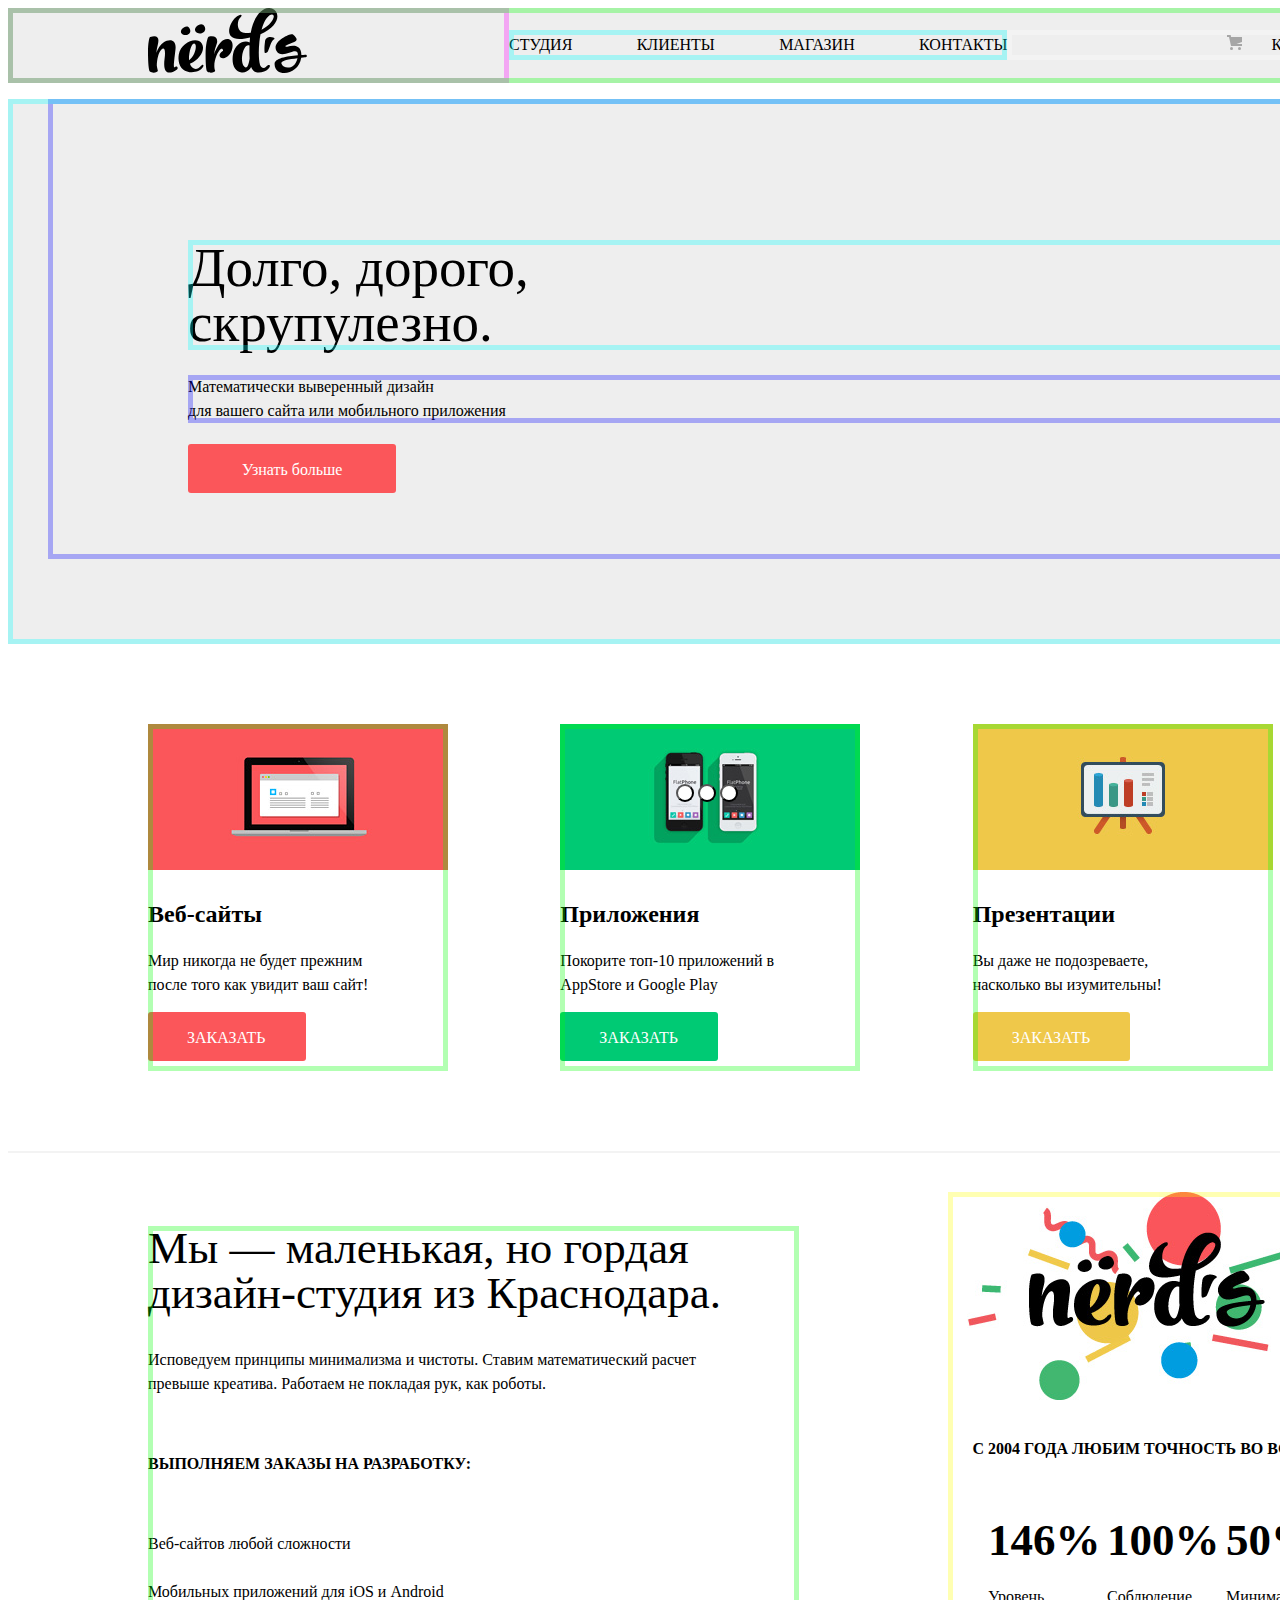
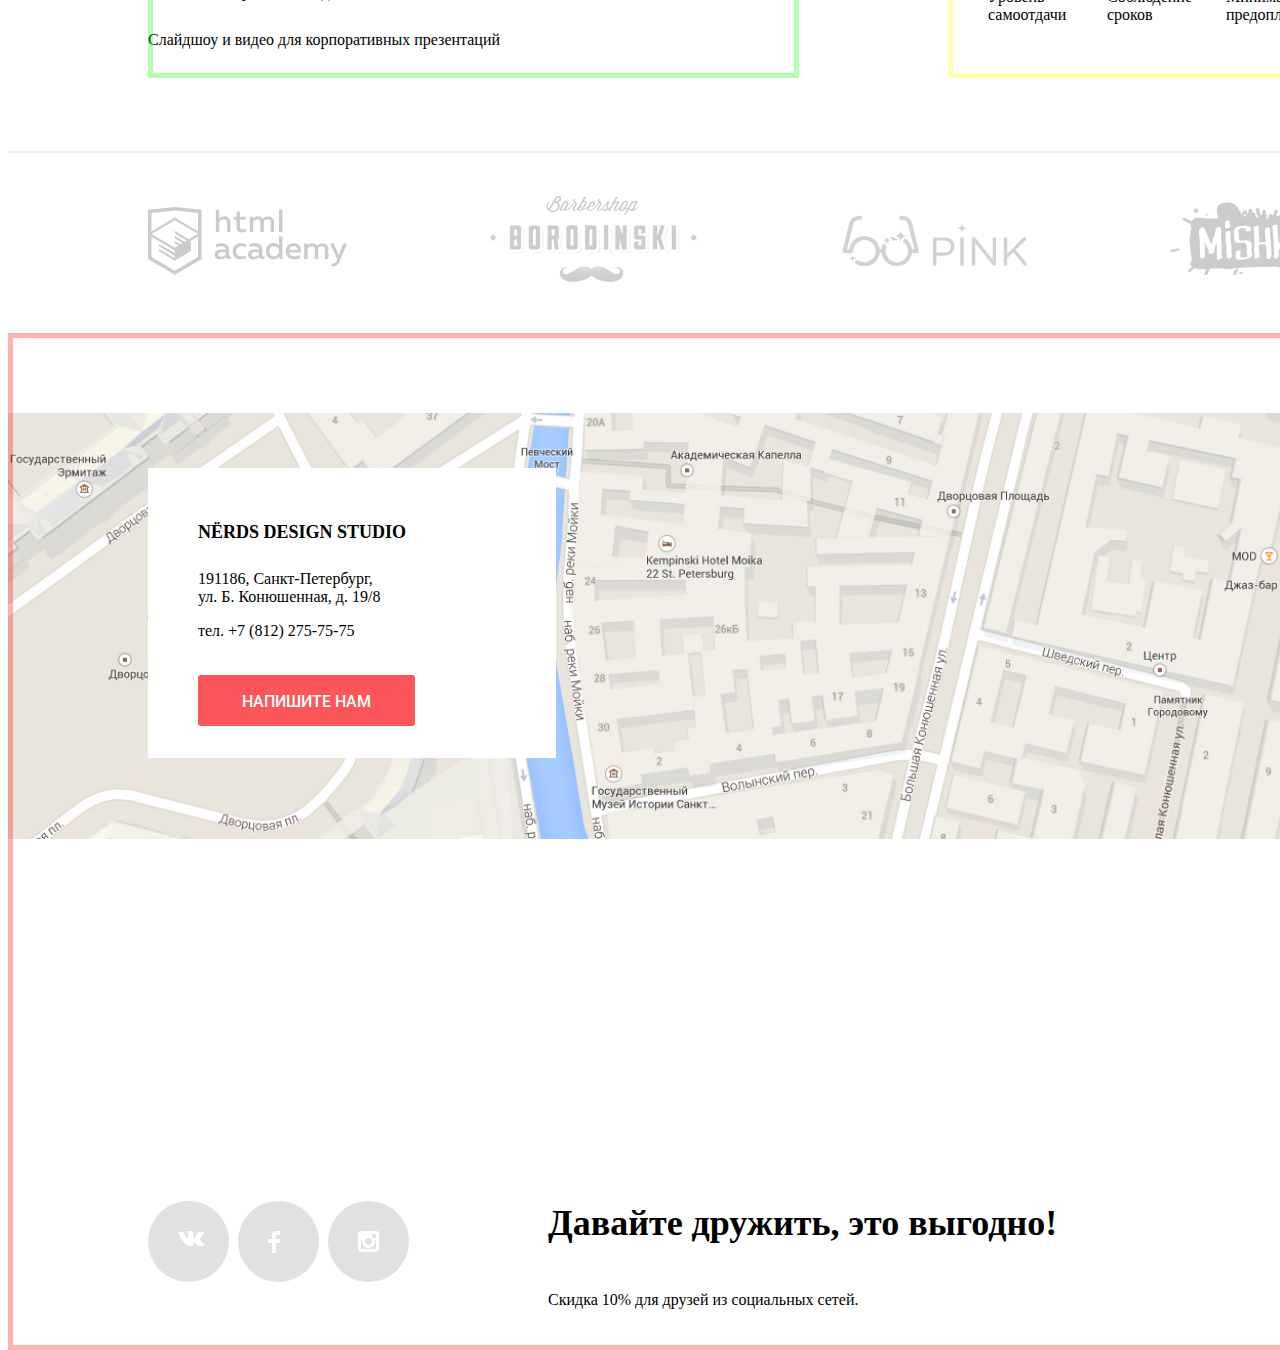
==== index.html @ f560f71b "1" ====
<!DOCTYPE html>
<html class="page" lang="ru">
  <head>
    <meta charset="utf-8">
    <title>Нёрдс</title>
<link href="css/style.css" rel="stylesheet">
  <link rel="stylesheet" href="https://fonts.googleapis.com/css?family=Roboto:400,500,700">
  </head>
  <body class="page-body">
    <header >
      <nav class="main-header">
        <a class="logo">
          <img src="img\svg-nerds\nerds-logo.svg" width="159" height="65" alt="Логотип компании НЕРДС">
        </a>
        <ul class="site-navigation">
        <li><a href="blank.html">Студия</a></li>
        <li><a href="blank.html">Клиенты</a></li>
        <li><a href="inner.html">Магазин</a></li>
        <li><a href="blank.html">Контакты</a></li>
          </ul>
        <a class="basket" href="blank.html">
              <img src="img\svg-nerds\cart-icon.svg" width="15" height="11" alt="корзина">
              Корзина
        </a>
      </nav>
    </header>
<main>
  <section class="slogan">
  <h1 class= "visually-hidden">Компания Nerds</h1>
   <ul class="slider-list">
    <li class="slogan-content1">
        <p class="part-of-content1">Долго, дорого,<br> скрупулезно.</p>
        <p class="part-of-content2"> Математически выверенный дизайн<br>для вашего сайта или мобильного приложения </p>
        <a href="blank.html">Узнать больше</a>
    </li>
    <li class= "visually-hidden" class="slogan-content2" >
        <p class="part-of-content1">Любим математику<br>как никто другой</p>
        <p class="part-of-content2"> Никакого креатива, только математические <br> для расчета идеальных пропорций </p>
        <a href="blank.html">Узнать больше</a>
    </li>
    <li class= "visually-hidden" class="slogan-content3" >
        <p class="part-of-content1">Только ночь,<br>только хардкор</p>
        <p class="part-of-content2"> Работать днем, как все? Мы против этого.<br>Ближе к полуночи работа только начинается.</p>
        <a href="blank.html">Узнать больше</a>
    </li>
  </ul>
  <div class="slider-controls">
    <button type="button" aria-label="Первый слайд"></button>
    <button type="button" aria-label="Второй слайд"></button>
    <button type="button" aria-label="Третий слайд"></button>
        </div>
    </section>
    <section class="products">
        <div class="product1">
        <img src="img\illustration-1.jpg" width="300" height="146" alt="Веб-сайты">
          <h2>Веб-сайты</h2>
          <p>Мир никогда не будет прежним<br>после того как увидит ваш сайт!</p>
            <a class="first-button" href="blank.html">Заказать</a>
        </div>
        <div class="product2">
        <img src="img\illustration-2.jpg" width="300" height="146" alt="Приложения">
          <h2>Приложения</h2>
          <p>Покорите топ-10 приложений в<br>AppStore и Google Play</p>
          <a class="second-button" href="blank.html">Заказать</a>
        </div>
         <div class="product3">
          <img src="img\illustration-3.jpg" width="300" height="146" alt="Презентации">
            <h2>Презентации</h2>
            <p>Вы даже не подозреваете,<br>насколько вы изумительны!</p>
              <a class="third-button" href="blank.html">Заказать</a>
          </div>
    </section>
    <div class="information" >
    <div class="info-content">
      <h3>Мы — маленькая, но гордая<br>дизайн-студия из Краснодара.<h3>
      <p>Исповедуем принципы минимализма и чистоты. Ставим математический расчет<br>превыше креатива. Работаем не покладая рук, как роботы.</p>
      <p class="paragraph"> Выполняем заказы на разработку:</p>
    <ul>
            <li>Веб-сайтов любой сложности</li>
            <li>Мобильных приложений для iOS и Android</li>
            <li>Слайдшоу и видео для корпоративных презентаций</li>
      </ul>
    </div>
    <section class="container">
      <img src="img\nerds-illustration.png" width="360" height="208" alt="Логотип компании НЕРДС">
      <h3>С 2004 года любим точность во всем:</h3>
      <ul class="points">
      <li> 146%
        <p>Уровень<br>самоотдачи
        </p></li>
      <li>100%
        <p>Соблюдение<br>сроков
        </p></li>
      <li>50%
          <p>Минимальная<br>предоплата
        </p></li>
      </ul>
    </section>
  </div>
    <div class="partners">
      <a><img src="img\svg-nerds\html_logo.svg" width="199" height="68" alt="Логотип htmlacademy"></a>
      <a><img src="img\svg-nerds\logo-2.svg" width="209" height="99" alt="Логотип Borodinski"></a>
      <a><img src="img\svg-nerds\logo-3.svg" width="185" height="52" alt="Логотип Pink "></a>
      <a><img src="img\svg-nerds\logo-4.svg" width="173" height="84" alt="Логотип Mishka"></a>
    </div>
</main>
    <footer>
      <section class="contacts">
        <div class="map">
          <img src="img\map.png" width="1440" height="416" alt="Санкт-Петербург, ул. Б. Конюшенная, д. 19/8">
        </div>
      <div class="contacts-adress">
      <h4>NЁRDS DESIGN STUDIO</h4>
      <p>191186, Санкт-Петербург,<br> ул. Б. Конюшенная, д. 19/8</p>
      <p class="telephone">тел. +7 (812) 275-75-75</p>
      <a href="blank.html">Напишите нам</a>
    </div>
    </section>
    <section class="visually-hidden" class="letter">
        <h4>Напишите нам</h4>
          <form  class="letter-form" action="http://echo.htmlacademy.ru" method="post">
            <div class="letter-part">
            <p>
              <label for="letter-name">Ваше имя:</label>
            <input id="letter-name" type="text" name="name"
              placeholder="Имя Фамилия">
            </p>
            <p>
              <label for="letter-email">Ваш email:</label>
            <input id="letter-email" type="text" name="email"
              placeholder="email@example.com">
            </p>
          </div>
            <p>
              <label for="letter-text">Текст письма:</label>
            <input id="letter-text" type="text" name="text"
              placeholder="В свободной форме">
            </p>
            <p>
            <button class="submit">Отправить</button>
            </p>
          </form>
      </section>
      <div class="social">
        <ul class="icon">
          <li>
            <a href="#">
            <span class="visually-hidden">Вконтакте</span>
            <svg class="icob-vk" xmlns="http://www.w3.org/2000/svg" width="26" height="15" viewBox="0 0 26 15"><path fill="#FFF" d="M16.138 11.51c.956-.309 2.18 2.04 3.483 2.939.978.681 1.727.534 1.727.534l3.473-.05s1.815-.112.957-1.554c-.071-.12-.503-1.069-2.585-3.022-2.177-2.043-1.882-1.712.739-5.244 1.597-2.153 2.236-3.468 2.036-4.028-.192-.539-1.365-.399-1.365-.399L20.69.713c-.381.001-.704.119-.851.515-.003.004-.621 1.666-1.445 3.079-1.741 2.989-2.436 3.148-2.724 2.961-.661-.433-.494-1.737-.494-2.664 0-2.897.432-4.105-.846-4.417-.427-.104-.739-.172-1.828-.182-1.392-.021-2.574 0-3.244.329-.445.223-.786.712-.579.74.26.035.843.16 1.155.586.401.552.389 1.789.389 1.789s.229 3.411-.54 3.834c-.528.29-1.25-.302-2.803-3.016-.793-1.388-1.392-2.922-1.392-2.922s-.116-.285-.326-.441c-.25-.185-.6-.244-.6-.244L.848.684S.29.7.085.946c-.182.218-.015.668-.015.668s2.909 6.881 6.203 10.347c3.02 3.182 6.452 2.971 6.452 2.971h1.555s.469-.054.709-.312c.224-.24.214-.691.214-.691s-.031-2.109.935-2.419z"/></svg>
          </a></li>
          <li><a href="#">
            <span class="visually-hidden">Фейсбук</span>
            <svg class="icob-fb"  xmlns="http://www.w3.org/2000/svg" width="12" height="22" viewBox="0 0 12 22"><path fill="#FFF" d="M12 4V0H8a4 4 0 0 0-4 4v4H0v4h4v10h4V12h4V8H8V4h4z"/></svg>
          </a></li>
          <li><a href="#">
            <span class="visually-hidden">Инстаграм</span>
            <svg class="icob-insta"  xmlns="http://www.w3.org/2000/svg" width="21" height="21" viewBox="0 0 21 21"><path fill="#FFF" d="M18 0H3C1.35 0 0 1.35 0 3v15c0 1.65 1.35 3 3 3h15c1.65 0 3-1.35 3-3V3c0-1.65-1.35-3-3-3zm-7.5 7c1.93 0 3.5 1.57 3.5 3.5S12.43 14 10.5 14 7 12.43 7 10.5 8.57 7 10.5 7zM18 18H3V9h1.181A6.504 6.504 0 0 0 4 10.5a6.5 6.5 0 1 0 13 0 6.45 6.45 0 0 0-.181-1.5H18v9zm0-11h-4V3h4v4z"/></svg>
          </a></li>
        </ul>
      <div class="social-item">
        <h4>Давайте дружить, это выгодно! </h4>
        <p>Скидка 10% для друзей из социальных сетей.</p>
      </div>
      </div>
    </footer>
</body>
</html>
---- css/style.css ----
:root {
--basic-light-gray: #EEEEEE;
--basic-logo-gray: #A6A6A6;
--basic-gray: #DFDFDF;
--basic-dark-gray: #D5D5D5;
--basic-white:	#ffffff;
--basic-light-green: #00CA74;
--basic-green: #00BC6C;
--basic-dark-green: #00AA62;
--basic-light-yellow: #EFC84A;
--basic-yellow: #EAB534;
--basic-dark-yellow: #E5A722;
--basic-light-red:#FB565A;
--basic-red: #E74246;
--basic-dark-red: #D7373B;
--basic-black: #000000;
--basic-light-black: #283136;
}

.body {
min-width: 1440px;
font-family: Roboto;
font-style: normal;
font-weight: normal;
font-size: 16px;
line-height: 24px;
color: var(--basic-light-black);
margin: 0;
padding: 0;
background-color: var(--basic-white);
}

a {
text-decoration: none;
}

img{
max-width: 100%;
height: auto;
}
ul {
 list-style: none;
}

.page {
height: 100%;
}
.page-body{
min-height: 100%;
display: grid;
grid-template-rows: min-content 1fr min-content;
align-content: start;
}

/* header */

.main-header  {
display: flex;
flex-direction: row;
justify-content: space-between;
align-items: center;
outline: 5px solid rgba(0, 255, 0, 0.3);
outline-offset: -5px;
background-color: var(--basic-light-gray);
}

.main-header .logo {
outline: 5px solid rgba(255, 0, 255, 0.3);
outline-offset: -5px;
padding-left: 140px;
padding-right: 202px;
}

.main-header .logo:focus {
color: var(--basic-logo-gray);
}

.main-header .basket {
outline: 5px solid rgba(255, 255, 255, 0.3);
outline-offset: -5px;
padding-right: 140px;
padding-left: 245px;
text-transform: uppercase;
position: static;
}

.basket img {
position: relative;
right: 25px;
}

.main-header .site-navigation {
  outline: 5px solid rgba(0, 255, 255, 0.3);
  outline-offset: -5px;
  padding: 0;
  display: flex;
  flex-wrap: nowrap;
  flex-direction: row;
  justify-content: space-between;
  align-items:center;
  text-transform: uppercase;
flex-grow: 2;
}


.visually-hidden {
display: none;
}

p,
span {
font-style: normal;
font-weight: normal;
font-size: 16px;
line-height: 24px;
}

.main-header a {
font-size: heritage;
line-height: 30px;
color: var(--basic-black);

}

.main-header a:hover {
color: var(--basic-light-red);
}

.main-header a:focus {
color: var(--basic-black);
opacity: 0.3;
}

/* slogan */

.slogan  {
background-color: var(--basic-light-gray);
background-repeat: no-repeat;
  outline: 5px solid rgba(0, 255, 255, 0.3);
  outline-offset: -5px;
  min-height: 545px;
  margin-top: 0;
}

.slogan-content1,
.slogan-content2,
.slogan-content3
 {
  outline: 5px solid rgba(0, 0, 255, 0.3);
  outline-offset: -5px;
  padding-bottom: 80px;
  padding-left: 140px;
  min-width: 400px;
  padding-top: 86px;
}

.slogan-content1 {
background-image: url(img/nerds-index-slide1.png);
}

.slogan-content2 {
background-image: url(img/nerds-index-slide1.png);
}

.slogan-content3 {
background-image: url(img/nerds-index-slide1.png);
}

.part-of-content1 {
  outline: 5px solid rgba(0, 255, 255, 0.3);
  outline-offset: -5px;
font-weight: 500;
font-size: 55px;
line-height: 55px;
color: var(--basic-black);
margin-bottom: 25px;
}


.part-of-content2 {
  outline: 5px solid rgba(0, 0, 255, 0.3);
  outline-offset: -5px;
font-size: 16px;
line-height: 24px;
margin-bottom: 38px;
}

.slogan a {
font-style: normal;
font-weight: 500;
font-size: 16px;
line-height: 18px;
text-align: center;
padding-top: 17px;
padding-left: 54px;
padding-right: 54px;
padding-bottom: 15px;
}

.slider-controls {
  position: absolute;
  bottom: 96px;
  left: 676px;}

.slider-controls button {
  padding: 0;
  width: 18px;
  height: 18px;
  background-color: var(--basic-white);
  border-radius: 50%;
  cursor: pointer;
}


.products {
display: block;
padding-top: 80px;
padding-left: 140px;
padding-right: 200px;
outline: 5px solid rgba(255, 255, 255, 0.3);
outline-offset: -5px;
display: grid;
grid-template-columns: 1fr 1fr 1fr;
column-gap: 100px;
padding-bottom: 80px;
border-bottom: 2px solid;
border-color: var(--basic-light-gray);
}

.products h2 {
text-align: left;
font-size: 24px;
line-height: 30px;
font-weight: bold;
margin-top: 25px;
}

.slogan a,
.products a{
border-radius: 3px;
font-weight: 500;
font-size: 16px;
line-height: 18px;
color: var(--basic-white);
}

.products a{
width: 160px;
height: 50px;
align-items: center;
text-align: center;
text-transform: uppercase;
padding-top: 17px;
padding-bottom: 15px;
padding-left: 39px;
padding-right: 40px;
}

.products p {
margin-bottom: 32px;
}

.product1, .product2, .product3 {
  outline: 5px solid rgba(0, 255, 0, 0.3);
  outline-offset: -5px;
  height: 347px;
width: 300px;
}

.slogan a,
.products .first-button,
.price-button {
background-color:  var(--basic-light-red);
}

.slogan a:hover,
.products .first-button:hover,
.price-button:hover{
background-color:  var(--basic-red);
}

.slogan a:focus,
.products .first-button:focus,
.price-button:focus{
background-color:  var(--basic-dark-red);
color: var(--basic-white);
opacity: 0.3;
}

.products .second-button {
background-color:  var(--basic-light-green);
}

.products .second-button:hover {
  background-color: var(--basic-green)
}

.products .second-button:focus {
background-color: var(--basic-dark-green);
color: var(--basic-white);
opacity: 0.3;
}

.products .third-button{
background-color: var(--basic-light-yellow);
}

.products .third-button:hover {
background-color: var(--basic-yellow);
}

.products .third-button:focus {
background-color: var(--basic-dark-yellow);
color: var(--basic-white);
opacity: 0.3;
}

.information {
display: flex;
flex-direction: row;
justify-content: flex-start;
padding-bottom: 73px;
height: 525px;
border-bottom: 2px solid;
border-color: var(--basic-light-gray);
}

.info-content {
outline: 5px solid rgba(0, 255, 0, 0.3);
outline-offset: -5px;
margin-left: 140px;
margin-right: 149px;
margin-top: 73px;
width: 651px;
}

.info-content h3{
font-weight: 500;
font-size: 45px;
line-height: 45px;
padding-bottom: 32px;
width: 651px;
margin: 0;
}

.info-content p  {
padding-bottom: 40px;
padding-top: 0;
margin-top: 0;
line-height: 24px;
}

.info-content .paragraph {
  font-weight: bold;
  font-size: 16px;
  text-transform: uppercase;
  line-height: 24px;
}

.info-content ul {
width: 399px;
height: 120px;
font-style: normal;
font-weight: normal;
font-size: 16px;
line-height: 24px;
margin: 0;
padding: 0;
display: flex;
flex-direction: column;
justify-content: space-between;
}


.container {
  outline: 5px solid rgba(255, 255, 0, 0.3);
  outline-offset: -5px;
  margin-right: 140px;
  margin-top: 39px;
  display: flex;
  justify-content: flex-start;
  flex-direction: column;
  align-items: center;
}
.container h3 {
  margin-top: 37px;
  font-weight: bold;
font-size: 16px;
line-height: 24px;
text-transform: uppercase;
}

.points {
display: flex;
flex-direction: row;
align-items: center;
justify-content: space-between;
margin-top: 31px;
}

.points li{
  font-size: 45px;
  line-height: 64px;
  font-weight: bold;
}

.points p {
  font-size: 16px;
line-height: 18px;
width: 119px;
height: 37px;
}

.partners {
  padding-left: 140px;
  padding-right: 142px;
display: flex;
flex-wrap: wrap;
justify-content:space-between;
align-items: center;
min-height: 180px;
}

  .partners a {
  display: block;
  }

footer {
  outline: 5px solid rgba(255, 0, 0, 0.3);
  outline-offset: -5px;
}

.social {
  display: flex;
  justify-content: flex-start;
  align-items: center;
min-height: 217px;
margin-top: 0;
padding-top: 0;}

.icon {
display: grid;
grid-template-columns: 1fr 1fr 1fr;
column-gap: 9px;
padding-left: 140px;
}

.social .icon a{
border-radius: 50%;
background: linear-gradient(0deg, #E1E1E1, #E1E1E1), #FFFFFF;
width: 81px;
height: 81px;
display: grid;
grid-template-columns: 1fr 1fr 1fr;
column-gap: 9px;
position: static;
}

.social svg {
  position: relative;
  left: 30px;
  top: 30px;
}

.icon-vk {
position: relative;
left: 27px;
top: 33px;
}
.icon-fb{
left:35px;
top: 31px;
}
.icon-vk{
left: 30px;
top: 30px;
}

.social .icon a:hover{
background: linear-gradient(0deg, #E74246, #E74246), #FFFFFF;
}

.social .icon a:focus{
background: linear-gradient(0deg, #D7373B, #D7373B), #FFFFFF;
box-shadow: inset 0px 3px 0px rgba(0, 1, 1, 0.1);
}

.social-item h4 {
  font-weight: bold;
  font-size: 36px;
  line-height: 36px;
}

.social-item {
  margin-left: 139px;
  margin-right: 240px;
}
.social-item p{
  font-weight: normal;
  font-size: 16px;
  line-height: 22px;
}
.price h2 {
font-weight: bold;
font-size: 18px;
line-height: 30px;
text-align: center;
text-transform: uppercase;
margin-bottom: 12px;
}

.price p {
  font-size: 16px;
  line-height: 18px;
  margin-bottom: 32px;
  text-align: center;
}

.price {
width: 360px;
height: 231px;
background: var(--basic-light-gray);
padding-top: 26px;
padding-bottom: 44px;
padding-left: 80px;
padding-right: 80px;
margin: 0;
}

.price-button {
padding-top: 17px;
padding-left: 72px;
padding-right: 72px;
padding-bottom: 15px;
border-radius: 3px;
color: var(--basic-white);

}

.submit{
background-color: var(--basic-light-gray);
font-weight: 500;
font-size: 16px;
line-height: 18px;
color: var(--basic-black);
width: 260px;
height: 50px;
border-radius: 3px;
}

.submit:hover{
background-color: var(--basic-gray);
}

.submit:focus{
background-color: var(--basic-dark-gray);
box-shadow: inset 0px 3px 0px rgba(0, 1, 1, 0.1);
}

.contacts {
margin-bottom: 0;
padding-bottom: 0;
}

.contacts p {
  font-weight: normal;
  font-size: 16px;
  line-height: 18px;
}

.contacts h4 {
margin-bottom: 23px;
margin-top: 0;
text-transform: uppercase;
font-weight: bold;
font-size: 18px;
line-height: 30px;
}

.contacts img {
  padding-top: 80px;
border: none;
margin-bottom: 0;
width: 100%;
}

.telephone {
padding-bottom: 37px;
margin-right: 0;
}
.contacts-adress {
width: 308px;
padding-top: 49px;
padding-left: 50px;
padding-right: 50px;
padding-bottom: 47px;
position: relative;
left: 140px;
bottom: 375px;
background-color: var(--basic-white);
}

.contacts a {
padding-top: 17px;
padding-bottom: 15px;
padding-left: 44px;
padding-right: 44px;
background: var(--basic-light-red);
border-radius: 3px;
font-family: Roboto;
font-style: normal;
font-weight: 500;
font-size: 16px;
text-align: center;
text-transform: uppercase;
line-height: 18px;
color: var(--basic-white);
}


.contacts a:hover{
background-color:  var(--basic-red);
}

.contacts a:focus{
background-color:  var(--basic-dark-red);
color: var(--basic-white);
opacity: 0.3;
}

.letter {
  position: fixed;
  bottom: 180px;
  left: 240px;
  width: 960px;
height: 590px;
  background: var(--basic-white);
  box-shadow: 0px 20px 40px rgba(0, 0, 0, 0.4);
  margin: 0;
  padding: 0;
  padding-bottom: 84px;
  padding-top: 63px;
  }

.letter h4 {
  font: inherit;
  font-style: normal;
font-weight: bold;
font-size: 45px;
line-height: 53px;
margin-bottom: 37px;
margin-left: 100px;
padding-top: 63px;
}

.letter label{
margin-bottom: 9px;
}


#letter-name {
width: 360px;
height: 50px;

}

#letter-email {
  width: 360px;
  height: 50px;
}

#letter-text {
  width: 760px;
  height: 118px;
}

.letter button{
  display: block;
  width: 259px;
  height: 50px;
  background-color: var(--basic-light-red);
  font-style: normal;
font-weight: 500;
font-size: 16px;
line-height: 18px;
color: var(--basic-white);
border: none;
border-radius: 3px;

}

#letter-name, #letter-email, #letter-text {
border: 2px solid #D7DCDE;
box-sizing: border-box;
border-radius: 3px;
}

#letter-name:hover,
#letter-email:hover,
#letter-text:hover{
border: 2px solid #B4B9BB;
}

#letter-name:focus,
#letter-email:focus,
#letter-text:focus{
  border: 2px solid #000000;
}


.letter-form {
  display: flex;
  flex-wrap: wrap;
  padding-left: 100px;
  padding-right: 99px;
}

.letter div {
display: grid;
column-gap: 40px;
grid-template-columns: min-content min-content;
}

.letter p {
display: flex;
flex-direction: column;
font-weight: bold;
font-size: 16px;
line-height: 18px;
}

.letter-input {
  min-width: 161px;
  min-height: 353px;
  display: flex;
  flex-direction: column;
  box-sizing: border-box;

}
/*inner*/

.title {
 background-color: var(--basic-light-gray);
 padding-top: 72px;
 padding-bottom: 108px;
 padding-left: 348px;
 padding-right: 347px;
 font-style: normal;
font-weight: 500px;
font-size: 55px;
line-height: 55px;
margin: 0;
}

.shop:not(.title) {
display: flex;
}

.catalog {
  display: flex;
  justify-content:flex-start;
  flex-direction: row;
  padding-top: 55px;
}

.catalog-filter {
  width: 260px;
  margin-left: 140px;
  margin-right: 140px;
}

.catalog fieldset,
.catalog button{
border: 0;
outline: none;
}

/* стоимость */
.filter-item {
  margin-bottom: 54px;
  padding: 0;
  border: none;
}
.range-filter {
  width: 260px;
  margin-top: 49px;
}

.filter-item legend {
  font-size: 18px;
  line-height: 24px;
  text-transform: uppercase;
  font-weight: 700;
}

.range-controls {
  position: relative;
  height: 41px;
  margin-bottom: 15px;
  padding-top: 39px;
  padding-right: 20px;
  padding-left: 20px;
  background-color: #f1f1f1;
  border-radius: 5px;
}

.range-controls .scale {
  height: 2px;
  background: #d7dcde;
}

.range-controls .bar {
  width: 70%;
  height: 2px;
  background: #00ca74;
}

.range-controls .toggle {
  position: absolute;
  top: 31px;
  left: 0;
  width: 4px;
  height: 4px;
  padding: 0;
  border: 8px solid #ffffff;
  background-color: #ababab;
  border-radius: 50%;
  box-shadow: 0 2px 1px 0 #cfcfcf;
  cursor: pointer;
}

.range-controls .toggle-min {
  left: 18px;
}

.range-controls .toggle-max {
  left: 160px;
}

.price-controls {
  display: flex;
  justify-content: space-between;
}

.price-controls label {
  text-transform: uppercase;
  font-family: "Roboto", "Arial", sans-serif;
  font-size: 16px;
}

.price-controls input {
  width: 60px;
  padding: 10px;
  margin-left: 10px;
  text-align: center;
  color: #283136;
  border: none;
  border-radius: 5px;
  background: #f1f1f1;
  font-family: inherit;
  font-size: inherit;
}
/* конец */

.filter-grid legend,
.filter-features legend{
  font-style: normal;
font-weight: bold;
font-size: 18px;
line-height: 30px;
text-transform: uppercase;
}

.filter-grid ul{
display: grid;
grid-row-gap: 15px;
}

.filter-features ul{
  display: grid;
  grid-row-gap: 17px;
}

.pagination-list {
margin-top: 50px;
}

.pagination-list,
.pagination-list ul{
  padding: 0;
  margin: 0;
  list-style: none;
  display: flex;
  flex-direction: row;
  flex-wrap: wrap;
}

.pagination-item a {
  display: block;
  padding: 17px 20px;
  color: var(--basic-black);
  background-color: var(--basic-light-gray);
  text-align: center;
text-transform: uppercase;
}

.pagination-item a:hover,
 .pagination-list-next:hover{
background-color: var(--basic-gray);
}

.pagination-item a:focus,
.pagination-list-next:focus{
background: var(--basic-dark-gray);
box-shadow: inset 0px 3px 0px rgba(0, 1, 1, 0.1);
}

.pagination-item a:active,
.pagination-list-next:focus {
border: 3px solid #DBDBDB;
background: rgba(0, 0, 0, 0.0001);
}

.pagination-item {
  margin-right: 5px;
}
.pagination-list-next {
padding-top: 17px;
padding-bottom: 15px;
padding-left: 78px;
padding-right: 77px;
color: var(--basic-black);
background-color: var(--basic-light-gray);
text-align: center;
text-transform: uppercase;
}

.list {
display: grid;
grid-row-gap: 30px;
column-gap: 41px;
grid-template-columns: 1fr 1fr;

}

.list-item {
position: static;
}

.list-item-condition {
position: relative;
top: 0;
}
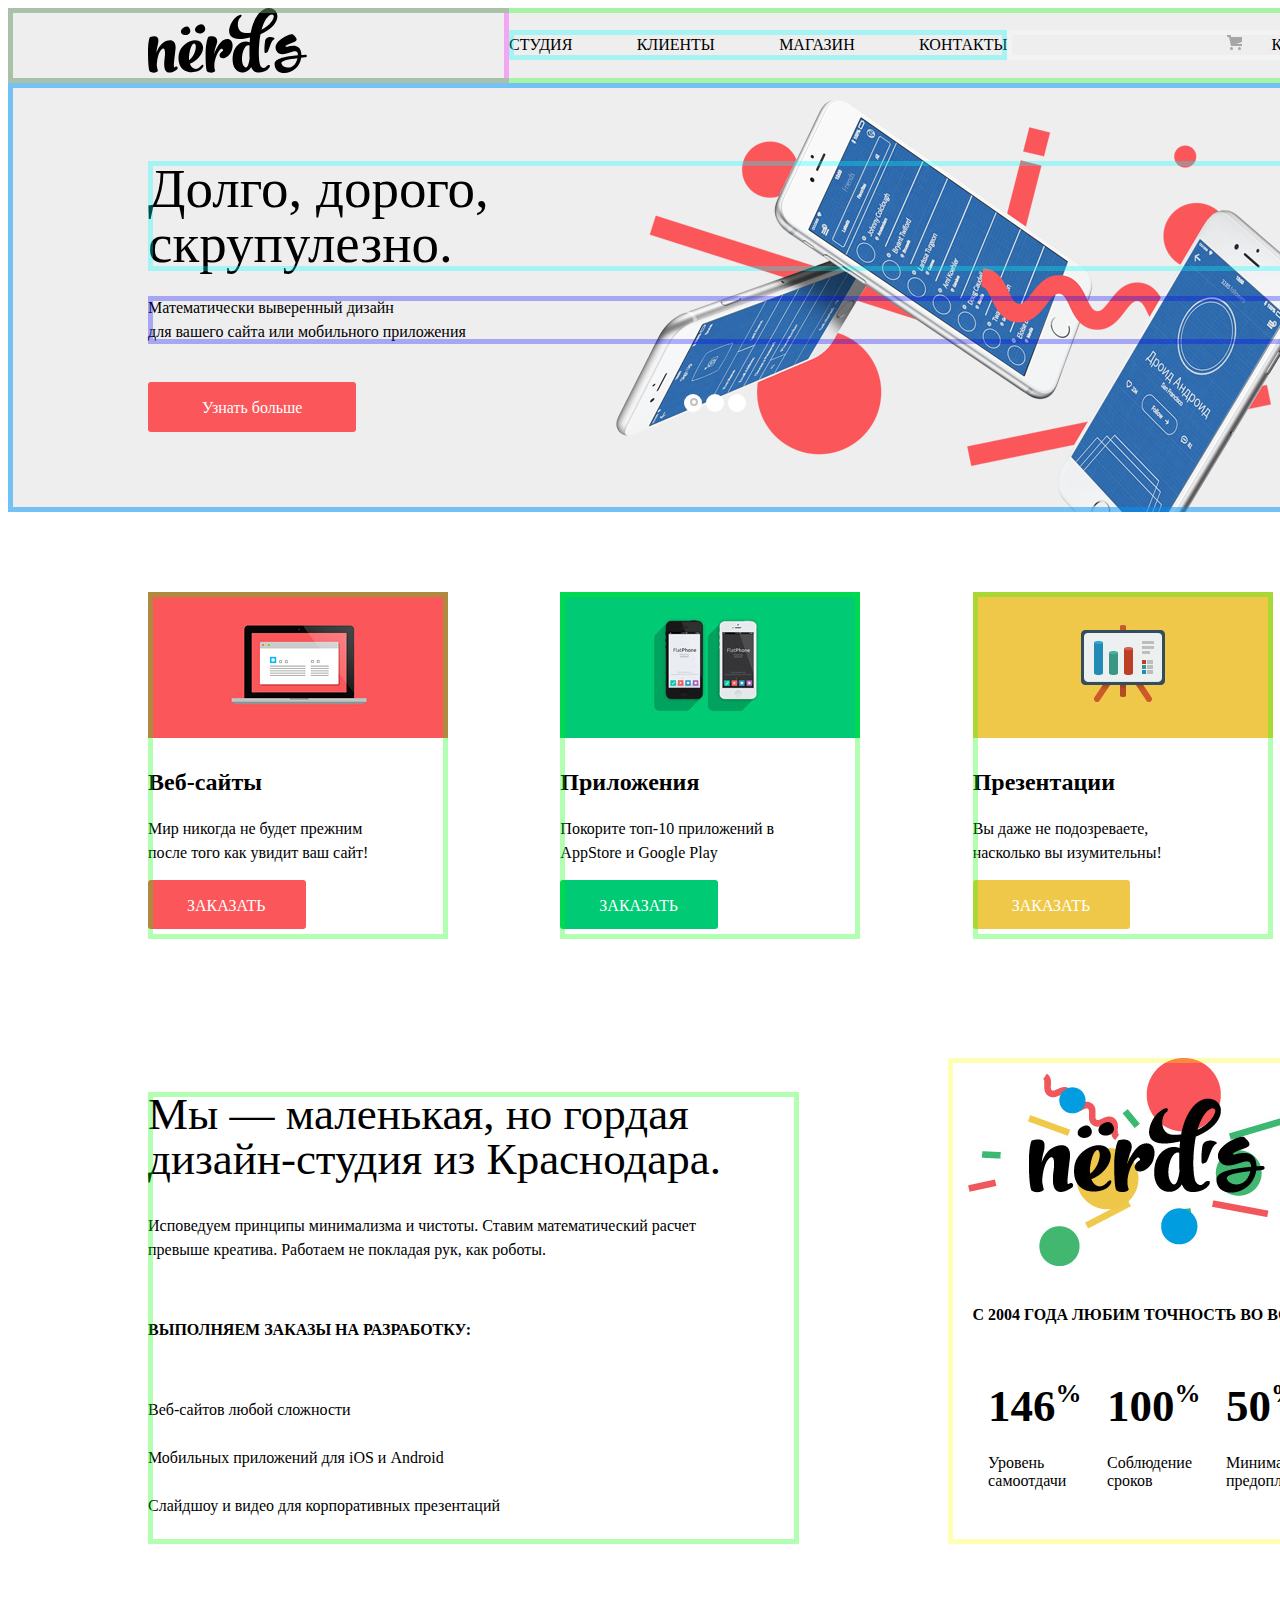
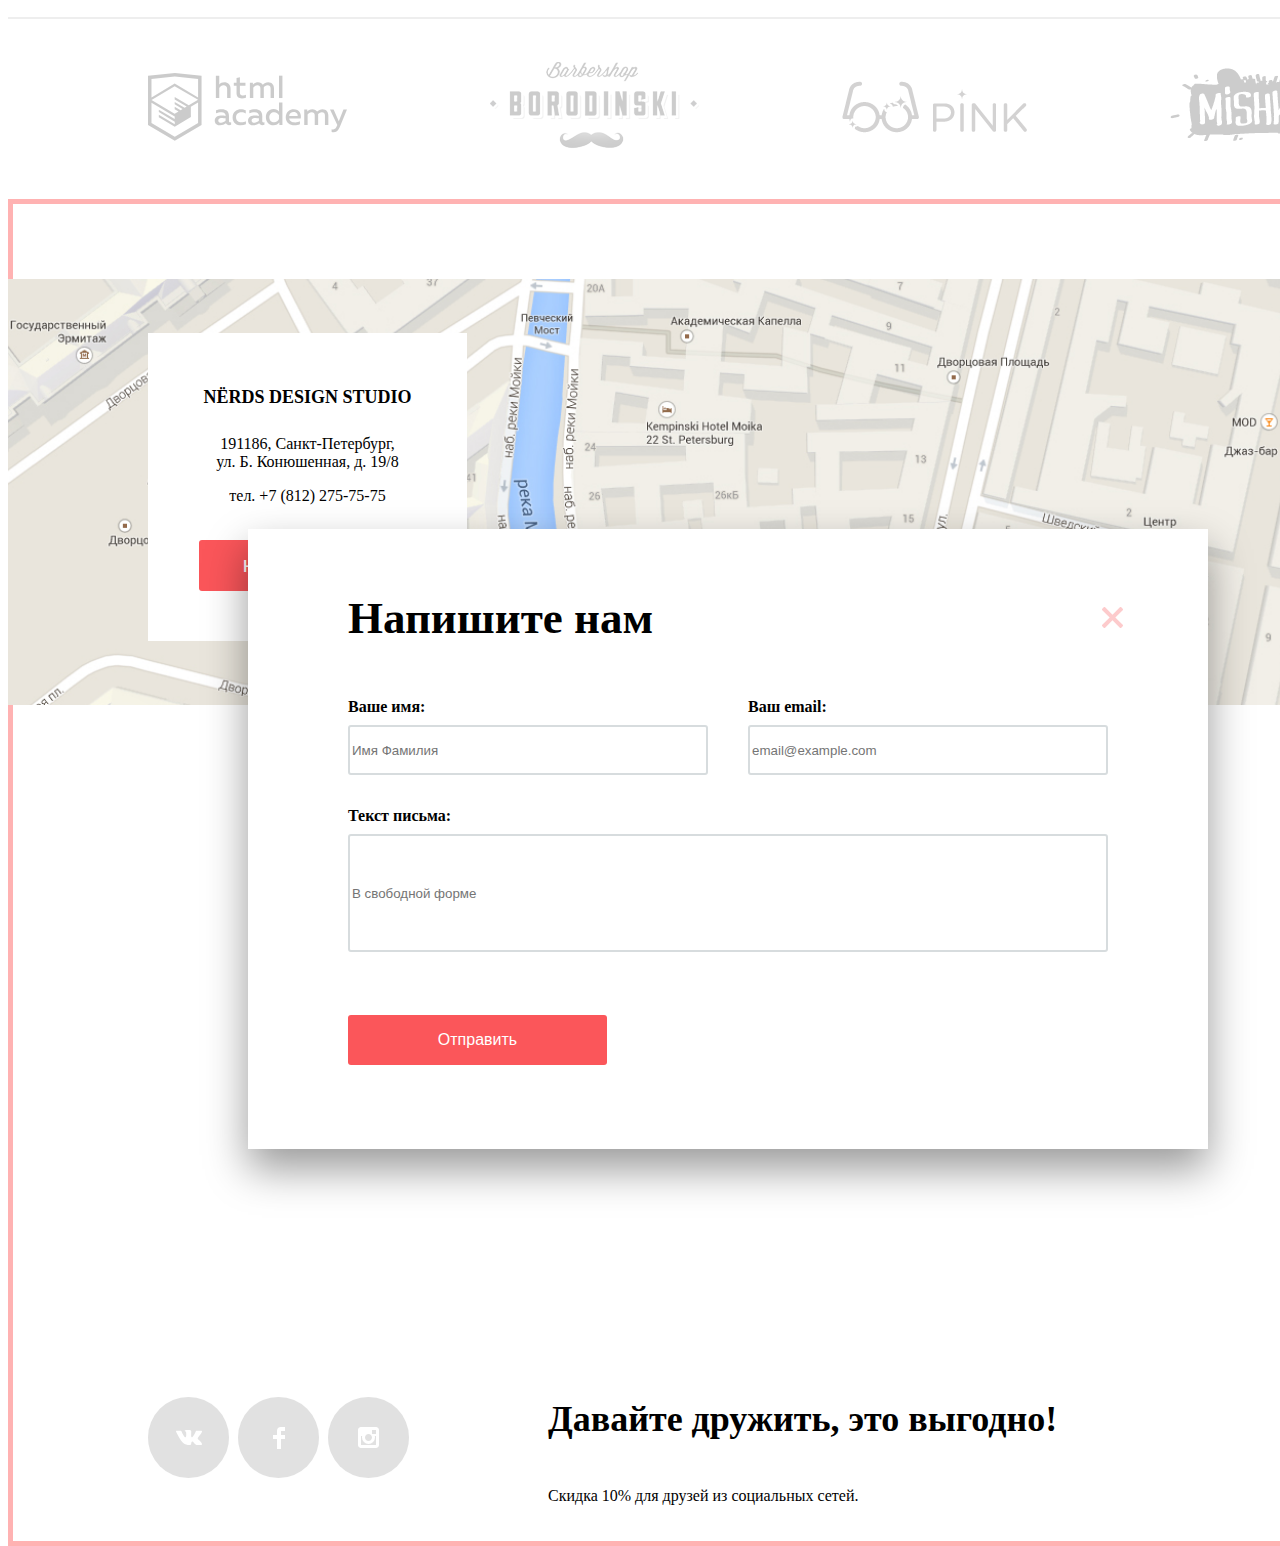
==== commit 23327180: "задание" ====
--- a/index.html
+++ b/index.html
@@ -28,24 +28,24 @@
   <section class="slogan">
   <h1 class= "visually-hidden">Компания Nerds</h1>
    <ul class="slider-list">
-    <li class="slogan-content1">
+    <li class="slogan-content1 slide-current">
         <p class="part-of-content1">Долго, дорого,<br> скрупулезно.</p>
         <p class="part-of-content2"> Математически выверенный дизайн<br>для вашего сайта или мобильного приложения </p>
         <a href="blank.html">Узнать больше</a>
     </li>
-    <li class= "visually-hidden" class="slogan-content2" >
+    <li class= "visually-hidden slogan-content2 slide" >
         <p class="part-of-content1">Любим математику<br>как никто другой</p>
         <p class="part-of-content2"> Никакого креатива, только математические <br> для расчета идеальных пропорций </p>
         <a href="blank.html">Узнать больше</a>
     </li>
-    <li class= "visually-hidden" class="slogan-content3" >
+    <li class= "visually-hidden slogan-content3 slide" >
         <p class="part-of-content1">Только ночь,<br>только хардкор</p>
         <p class="part-of-content2"> Работать днем, как все? Мы против этого.<br>Ближе к полуночи работа только начинается.</p>
         <a href="blank.html">Узнать больше</a>
     </li>
   </ul>
   <div class="slider-controls">
-    <button type="button" aria-label="Первый слайд"></button>
+    <button class="current" type="button" aria-label="Первый слайд"></button>
     <button type="button" aria-label="Второй слайд"></button>
     <button type="button" aria-label="Третий слайд"></button>
         </div>
@@ -85,13 +85,16 @@
       <img src="img\nerds-illustration.png" width="360" height="208" alt="Логотип компании НЕРДС">
       <h3>С 2004 года любим точность во всем:</h3>
       <ul class="points">
-      <li> 146%
+      <li> 146
+        <span class="percent">%</span>
         <p>Уровень<br>самоотдачи
         </p></li>
-      <li>100%
+      <li>100
+        <span class="percent">%</span>
         <p>Соблюдение<br>сроков
         </p></li>
-      <li>50%
+      <li>50
+        <span class="percent">%</span>
           <p>Минимальная<br>предоплата
         </p></li>
       </ul>
@@ -116,8 +119,9 @@
       <a href="blank.html">Напишите нам</a>
     </div>
     </section>
-    <section class="visually-hidden" class="letter">
+    <section class="letter letter-modal">
         <h4>Напишите нам</h4>
+        <button class="modal-close" type="submit"  width="21" height="21"  aria-label="Закрыть"></button>
           <form  class="letter-form" action="http://echo.htmlacademy.ru" method="post">
             <div class="letter-part">
             <p>
@@ -136,9 +140,7 @@
             <input id="letter-text" type="text" name="text"
               placeholder="В свободной форме">
             </p>
-            <p>
             <button class="submit">Отправить</button>
-            </p>
           </form>
       </section>
       <div class="social">
--- a/css/style.css
+++ b/css/style.css
@@ -65,14 +65,16 @@
 }
 
 .main-header .logo {
+  display: block;
 outline: 5px solid rgba(255, 0, 255, 0.3);
 outline-offset: -5px;
 padding-left: 140px;
 padding-right: 202px;
 }
 
-.main-header .logo:focus {
-color: var(--basic-logo-gray);
+.main-header .logo:hover {
+opacity: 0;
+background: url(../img/nerds-logo-focus.svg);
 }
 
 .main-header .basket {
@@ -135,35 +137,39 @@
 
 .slogan  {
 background-color: var(--basic-light-gray);
-background-repeat: no-repeat;
   outline: 5px solid rgba(0, 255, 255, 0.3);
   outline-offset: -5px;
-  min-height: 545px;
+position: relative;
   margin-top: 0;
+
 }
 
 .slogan-content1,
 .slogan-content2,
 .slogan-content3
  {
+
   outline: 5px solid rgba(0, 0, 255, 0.3);
   outline-offset: -5px;
+  padding-left: 140px;
+  padding-top: 78px;
+  background-repeat: no-repeat;
   padding-bottom: 80px;
-  padding-left: 140px;
-  min-width: 400px;
-  padding-top: 86px;
+  background-position: right 143px bottom 0;
+
 }
 
 .slogan-content1 {
-background-image: url(img/nerds-index-slide1.png);
+background-image: url(../img/nerds-index-slide1.png);
+
 }
 
 .slogan-content2 {
-background-image: url(img/nerds-index-slide1.png);
+background-image: url(../img/nerds-index-slide3.png);
 }
 
 .slogan-content3 {
-background-image: url(img/nerds-index-slide1.png);
+background-image: url(../img/Frame.png);
 }
 
 .part-of-content1 {
@@ -174,6 +180,7 @@
 line-height: 55px;
 color: var(--basic-black);
 margin-bottom: 25px;
+margin-top: 0;
 }
 
 
@@ -186,6 +193,7 @@
 }
 
 .slogan a {
+display: inline-block;
 font-style: normal;
 font-weight: 500;
 font-size: 16px;
@@ -195,12 +203,19 @@
 padding-left: 54px;
 padding-right: 54px;
 padding-bottom: 15px;
+
+}
+
+.slider-list {
+padding: 0;
+margin: 0;
 }
 
 .slider-controls {
   position: absolute;
-  bottom: 96px;
-  left: 676px;}
+bottom: 96px;
+left: 676px;
+}
 
 .slider-controls button {
   padding: 0;
@@ -208,7 +223,31 @@
   height: 18px;
   background-color: var(--basic-white);
   border-radius: 50%;
+  border: none;
   cursor: pointer;
+  position: relative;
+
+}
+
+.slide {
+  display: none;
+}
+
+.slide-current {
+  display: block;
+}
+
+.slider-controls .current::after {
+content: "";
+border: 2px solid #C1C1C1;
+border-radius: 50%;
+box-sizing: border-box;
+width: 8px;
+height: 8px;
+position: absolute;
+top: 25%;
+right: 25%;
+
 }
 
 
@@ -223,9 +262,8 @@
 grid-template-columns: 1fr 1fr 1fr;
 column-gap: 100px;
 padding-bottom: 80px;
-border-bottom: 2px solid;
-border-color: var(--basic-light-gray);
-}
+}
+
 
 .products h2 {
 text-align: left;
@@ -324,6 +362,15 @@
 border-bottom: 2px solid;
 border-color: var(--basic-light-gray);
 }
+
+/*.information::before{
+content: "";
+width: 1158px;
+height: 2px;
+background-color: var(--basic-light-gray);
+padding: 0;
+margin: 0;
+}*/
 
 .info-content {
 outline: 5px solid rgba(0, 255, 0, 0.3);
@@ -391,6 +438,7 @@
 }
 
 .points {
+
 display: flex;
 flex-direction: row;
 align-items: center;
@@ -399,9 +447,18 @@
 }
 
 .points li{
+  position: relative;
   font-size: 45px;
   line-height: 64px;
   font-weight: bold;
+}
+
+.percent {
+position: absolute;
+font-weight: bold;
+font-size: 26px;
+line-height: 40px;
+
 }
 
 .points p {
@@ -445,21 +502,14 @@
 padding-left: 140px;
 }
 
-.social .icon a{
+.icon a{
 border-radius: 50%;
 background: linear-gradient(0deg, #E1E1E1, #E1E1E1), #FFFFFF;
 width: 81px;
 height: 81px;
-display: grid;
-grid-template-columns: 1fr 1fr 1fr;
-column-gap: 9px;
-position: static;
-}
-
-.social svg {
-  position: relative;
-  left: 30px;
-  top: 30px;
+display: flex;
+justify-content: center;
+align-items: center;
 }
 
 .icon-vk {
@@ -560,6 +610,7 @@
 .contacts {
 margin-bottom: 0;
 padding-bottom: 0;
+position: relative;
 }
 
 .contacts p {
@@ -570,7 +621,7 @@
 
 .contacts h4 {
 margin-bottom: 23px;
-margin-top: 0;
+margin-top: 49px;
 text-transform: uppercase;
 font-weight: bold;
 font-size: 18px;
@@ -589,14 +640,12 @@
 margin-right: 0;
 }
 .contacts-adress {
-width: 308px;
-padding-top: 49px;
-padding-left: 50px;
-padding-right: 50px;
-padding-bottom: 47px;
-position: relative;
+min-height: 308px;
+width: 319px;
+text-align: center;
+position: absolute;
 left: 140px;
-bottom: 375px;
+top: 134px;
 background-color: var(--basic-white);
 }
 
@@ -629,17 +678,16 @@
 }
 
 .letter {
-  position: fixed;
-  bottom: 180px;
-  left: 240px;
+  position: static;
+bottom: 180px;
+left: 240px;
+ margin: auto;
   width: 960px;
-height: 590px;
   background: var(--basic-white);
   box-shadow: 0px 20px 40px rgba(0, 0, 0, 0.4);
   margin: 0;
-  padding: 0;
+  padding-top: 63px;
   padding-bottom: 84px;
-  padding-top: 63px;
   }
 
 .letter h4 {
@@ -650,13 +698,16 @@
 line-height: 53px;
 margin-bottom: 37px;
 margin-left: 100px;
-padding-top: 63px;
+margin-top: 0;
 }
 
 .letter label{
 margin-bottom: 9px;
 }
 
+.letter-modal {
+  position: relative;
+}
 
 #letter-name {
 width: 360px;
@@ -672,9 +723,10 @@
 #letter-text {
   width: 760px;
   height: 118px;
-}
-
-.letter button{
+  margin-bottom: 47px;
+}
+
+.letter .submit{
   display: block;
   width: 259px;
   height: 50px;
@@ -686,7 +738,7 @@
 color: var(--basic-white);
 border: none;
 border-radius: 3px;
-
+margin: 0;
 }
 
 #letter-name, #letter-email, #letter-text {
@@ -737,6 +789,30 @@
   box-sizing: border-box;
 
 }
+
+.modal-close {
+  position: absolute;
+  top: 78px;
+  left: 854px;
+  width: 21px;
+  height: 21px;
+  background-image: url(../img/svg-nerds/close-cross.svg);
+  background-color: var(--basic-white);
+  opacity: 0.3;
+  border: 0;
+  cursor: pointer;
+}
+
+.modal-close:hover {
+opacity: 1;
+}
+
+.modal-close:hover {
+opacity: 0.1;
+}
+
+
+
 /*inner*/
 
 .title {
@@ -774,6 +850,62 @@
 border: 0;
 outline: none;
 }
+
+.catalog-filter label {
+  font-weight: normal;
+  font-size: 16px;
+  line-height: 19px;
+  color: #283136;
+}
+
+.filter-features li {
+  position: relative;
+  display: block;
+  cursor: pointer;
+  user-select: none;
+}
+
+.filter-input-checkbox {
+  background-image: url(../img/svg-nerds/checkbox-off.svg);
+  position: absolute;
+  width: 23px;
+  height: 23px;
+  opacity: 0.4;
+  left: -30px;
+  bottom: -7px;}
+
+  .filter-input-checkbox:checked{
+    background-image: url(../img/svg-nerds/checkbox-on.svg);
+    width: 23px;
+    height: 23px;
+    opacity: 0.4;
+    left: -30px;
+    bottom: -7px;
+  position: absolute;
+  background-repeat: no-repeat;
+    background-position: 0 0;}
+
+
+  .filter-grid li {
+    position: relative;
+    display: block;
+    cursor: pointer;
+    user-select: none;
+  }
+
+  .filter-input-radio {
+background-image: url(../img/svg-nerds/radio-on.svg);
+width: 25px;
+height: 25px;
+opacity: 0.4;
+bottom: -7px;
+left: -31px;
+}
+
+.filter-grid ul {
+padding-left: 0;
+}
+
 
 /* стоимость */
 .filter-item {
@@ -882,7 +1014,7 @@
 }
 
 .pagination-list {
-margin-top: 50px;
+margin-bottom: 60px;
 }
 
 .pagination-list,
@@ -935,19 +1067,74 @@
 text-transform: uppercase;
 }
 
-.list {
-display: grid;
-grid-row-gap: 30px;
-column-gap: 41px;
-grid-template-columns: 1fr 1fr;
-
-}
-
-.list-item {
-position: static;
+.list-products {
+display: flex;
+justify-content: flex-start;
+flex-direction: row;
+flex-wrap: wrap;
+margin-bottom: 55px;
+
+}
+
+.list-products div {
+margin-left: 41px;
+margin-top: 71px;
+position: relative;
+}
+
+.list-sorting{
+padding-bottom: 18px;
+display: flex;
+justify-content: flex-start;
+}
+
+.list-sorting ul {
+margin-top: 0;
+padding-top: 0;
+align-items: baseline;
+display: flex;
+justify-content: flex-start;
+}
+
+.list-sorting a {
+  font-family: Roboto;
+  color: var(--basic-black);
+margin-right: 25px;
+margin-top: 0px;
+padding-top: 0;
+font-weight: normal;
+font-size: 14px;
+line-height: 18px;
+text-transform: uppercase;
+opacity: 0.3;}
+
+.list-sorting a {
+text-decoration: none;
+}
+
+.list-sorting a:hover{
+  opacity: 0.6;
+  color: var(--basic-black)
+}
+
+.list-sorting a:focus{
+  opacity: 1;
+  color: var(--basic-black)
+}
+
+
+.list-sorting p {
+  font-weight: bold;
+font-size: 18px;
+line-height: 30px;
+text-transform: uppercase;
+padding-top: 0;
+margin-top: 0;
+margin-right: 288px;
+align-items: baseline;
 }
 
 .list-item-condition {
-position: relative;
-top: 0;
-}
+position: absolute;
+top: -40px;
+}
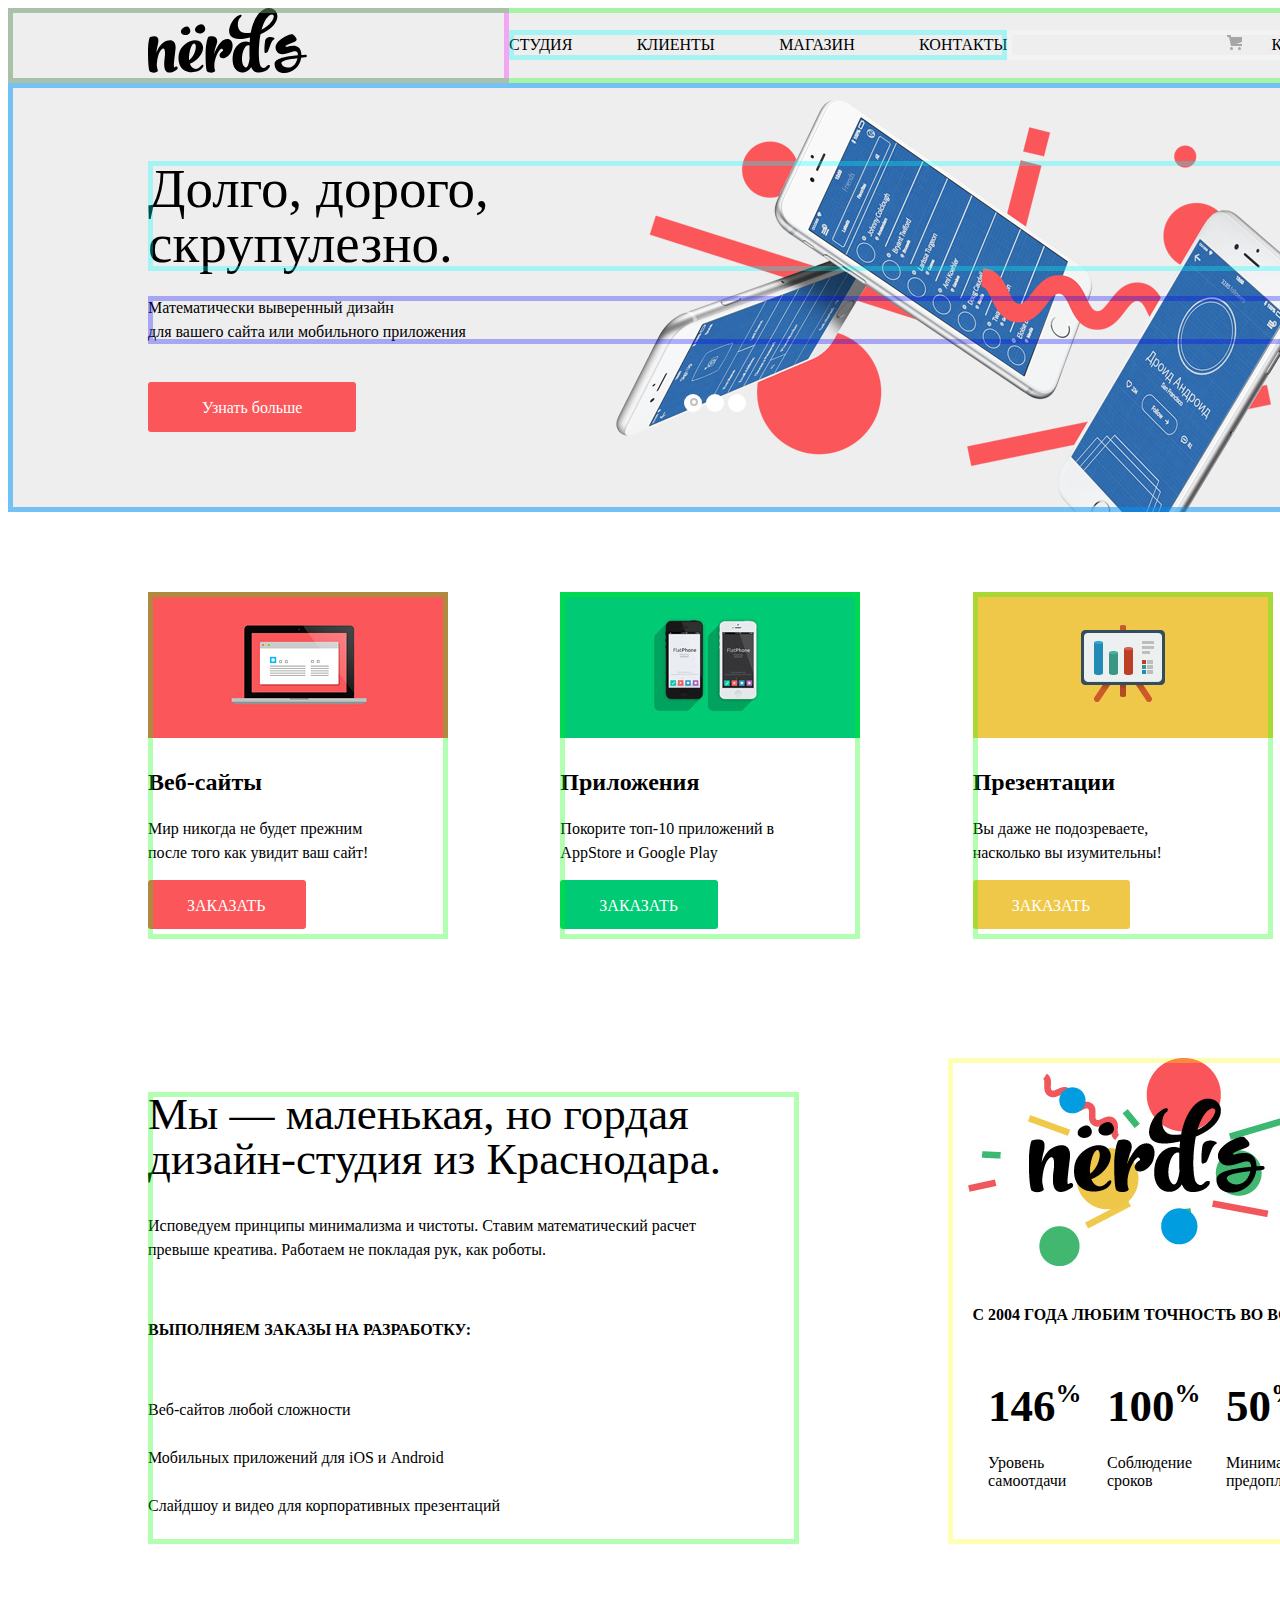
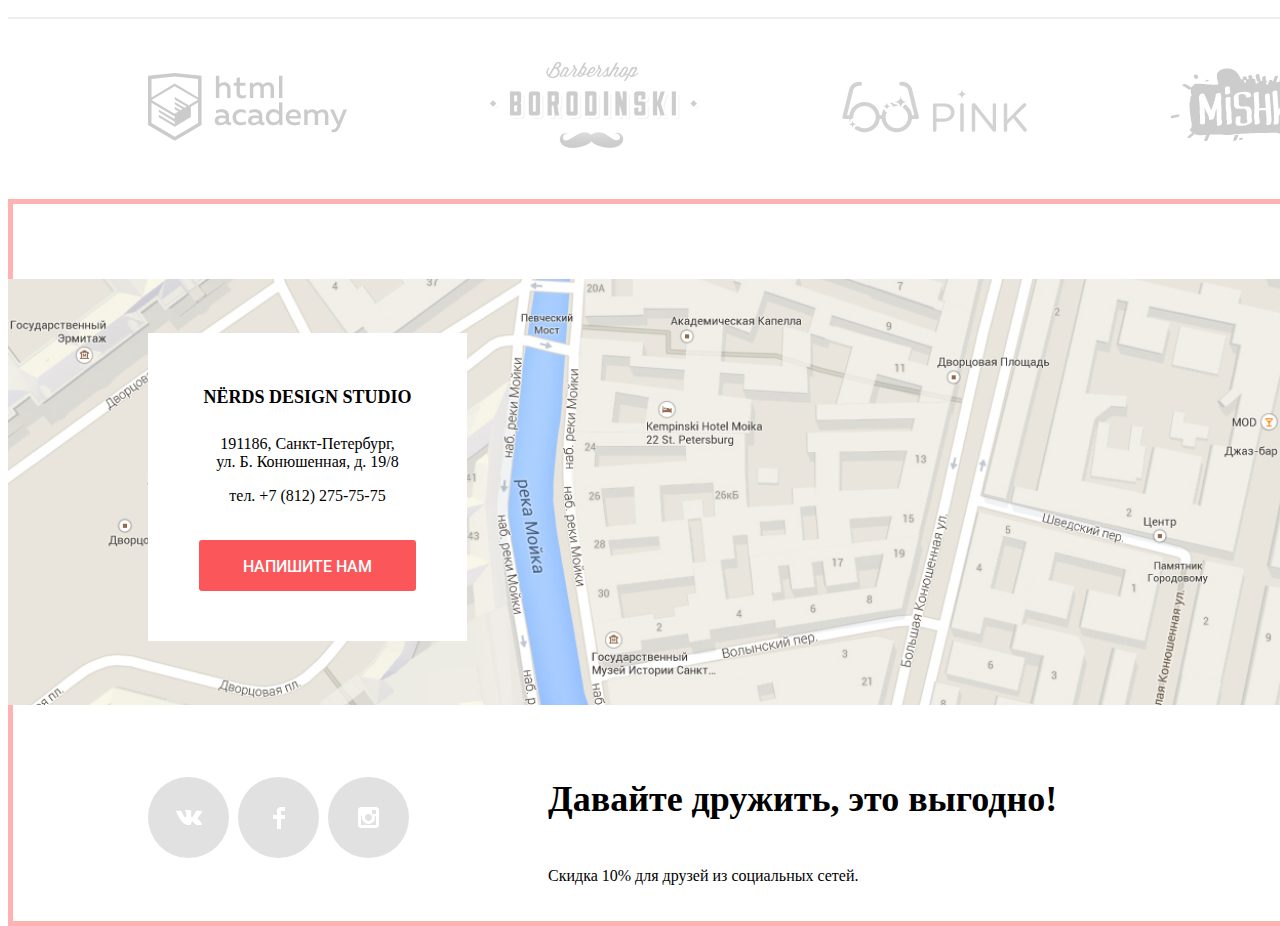
==== commit cc974085: "1" ====
--- a/index.html
+++ b/index.html
@@ -116,7 +116,7 @@
       <h4>NЁRDS DESIGN STUDIO</h4>
       <p>191186, Санкт-Петербург,<br> ул. Б. Конюшенная, д. 19/8</p>
       <p class="telephone">тел. +7 (812) 275-75-75</p>
-      <a href="blank.html">Напишите нам</a>
+      <a class="letter-button">Напишите нам</a>
     </div>
     </section>
     <section class="letter letter-modal">
@@ -126,23 +126,24 @@
             <div class="letter-part">
             <p>
               <label for="letter-name">Ваше имя:</label>
-            <input id="letter-name" type="text" name="name"
+            <input class="letter-icon-name" id="letter-name" type="text" name="name"
               placeholder="Имя Фамилия">
             </p>
             <p>
               <label for="letter-email">Ваш email:</label>
-            <input id="letter-email" type="text" name="email"
+            <input  class="letter-icon-email" id="letter-email" type="text" name="email"
               placeholder="email@example.com">
             </p>
           </div>
             <p>
               <label for="letter-text">Текст письма:</label>
-            <input id="letter-text" type="text" name="text"
+            <input class="letter-icon-text" id="letter-text" type="text" name="text"
               placeholder="В свободной форме">
             </p>
             <button class="submit">Отправить</button>
           </form>
       </section>
+      <script src="js\letter.js"></script>
       <div class="social">
         <ul class="icon">
           <li>
--- a/css/style.css
+++ b/css/style.css
@@ -70,6 +70,7 @@
 outline-offset: -5px;
 padding-left: 140px;
 padding-right: 202px;
+color: var(--basic-white)
 }
 
 .main-header .logo:hover {
@@ -551,6 +552,8 @@
   line-height: 22px;
 }
 .price h2 {
+color: inherit;
+margin-top: 26px;
 font-weight: bold;
 font-size: 18px;
 line-height: 30px;
@@ -562,22 +565,27 @@
 .price p {
   font-size: 16px;
   line-height: 18px;
-  margin-bottom: 32px;
   text-align: center;
+  margin-bottom: 0;
 }
 
 .price {
+position: absolute;
+margin-top: 0;
+margin: 0;
+bottom: 0;
+display: flex;
+flex-direction: column;
+justify-content: flex-start;
+align-items: center;
 width: 360px;
 height: 231px;
 background: var(--basic-light-gray);
-padding-top: 26px;
-padding-bottom: 44px;
-padding-left: 80px;
-padding-right: 80px;
-margin: 0;
 }
 
 .price-button {
+  display: block;
+  margin-top: 32px;
 padding-top: 17px;
 padding-left: 72px;
 padding-right: 72px;
@@ -677,15 +685,49 @@
 opacity: 0.3;
 }
 
+.modal-show {
+  display: block;
+  animation: bounce 0.6s;
+}
+
+.modal-error {
+  animation: shake 0.6s;
+}
+
+
+/* Animations */
+
+@keyframes bounce {
+  0% {
+    transform: translateY(-2000px);
+  }
+
+  70% {
+    transform: translateY(30px);
+  }
+
+  90% {
+    transform: translateY(-10px);
+  }
+
+  100% {
+    transform: translateY(0);
+  }
+}
+
 .letter {
-  position: static;
-bottom: 180px;
-left: 240px;
+  position: fixed;
+ top: 0;
+ right: 0;
+ bottom: 0;
+ left: 0;
  margin: auto;
+ display: none;
+/*bottom: 180px;
+left: 240px;*/
   width: 960px;
   background: var(--basic-white);
   box-shadow: 0px 20px 40px rgba(0, 0, 0, 0.4);
-  margin: 0;
   padding-top: 63px;
   padding-bottom: 84px;
   }
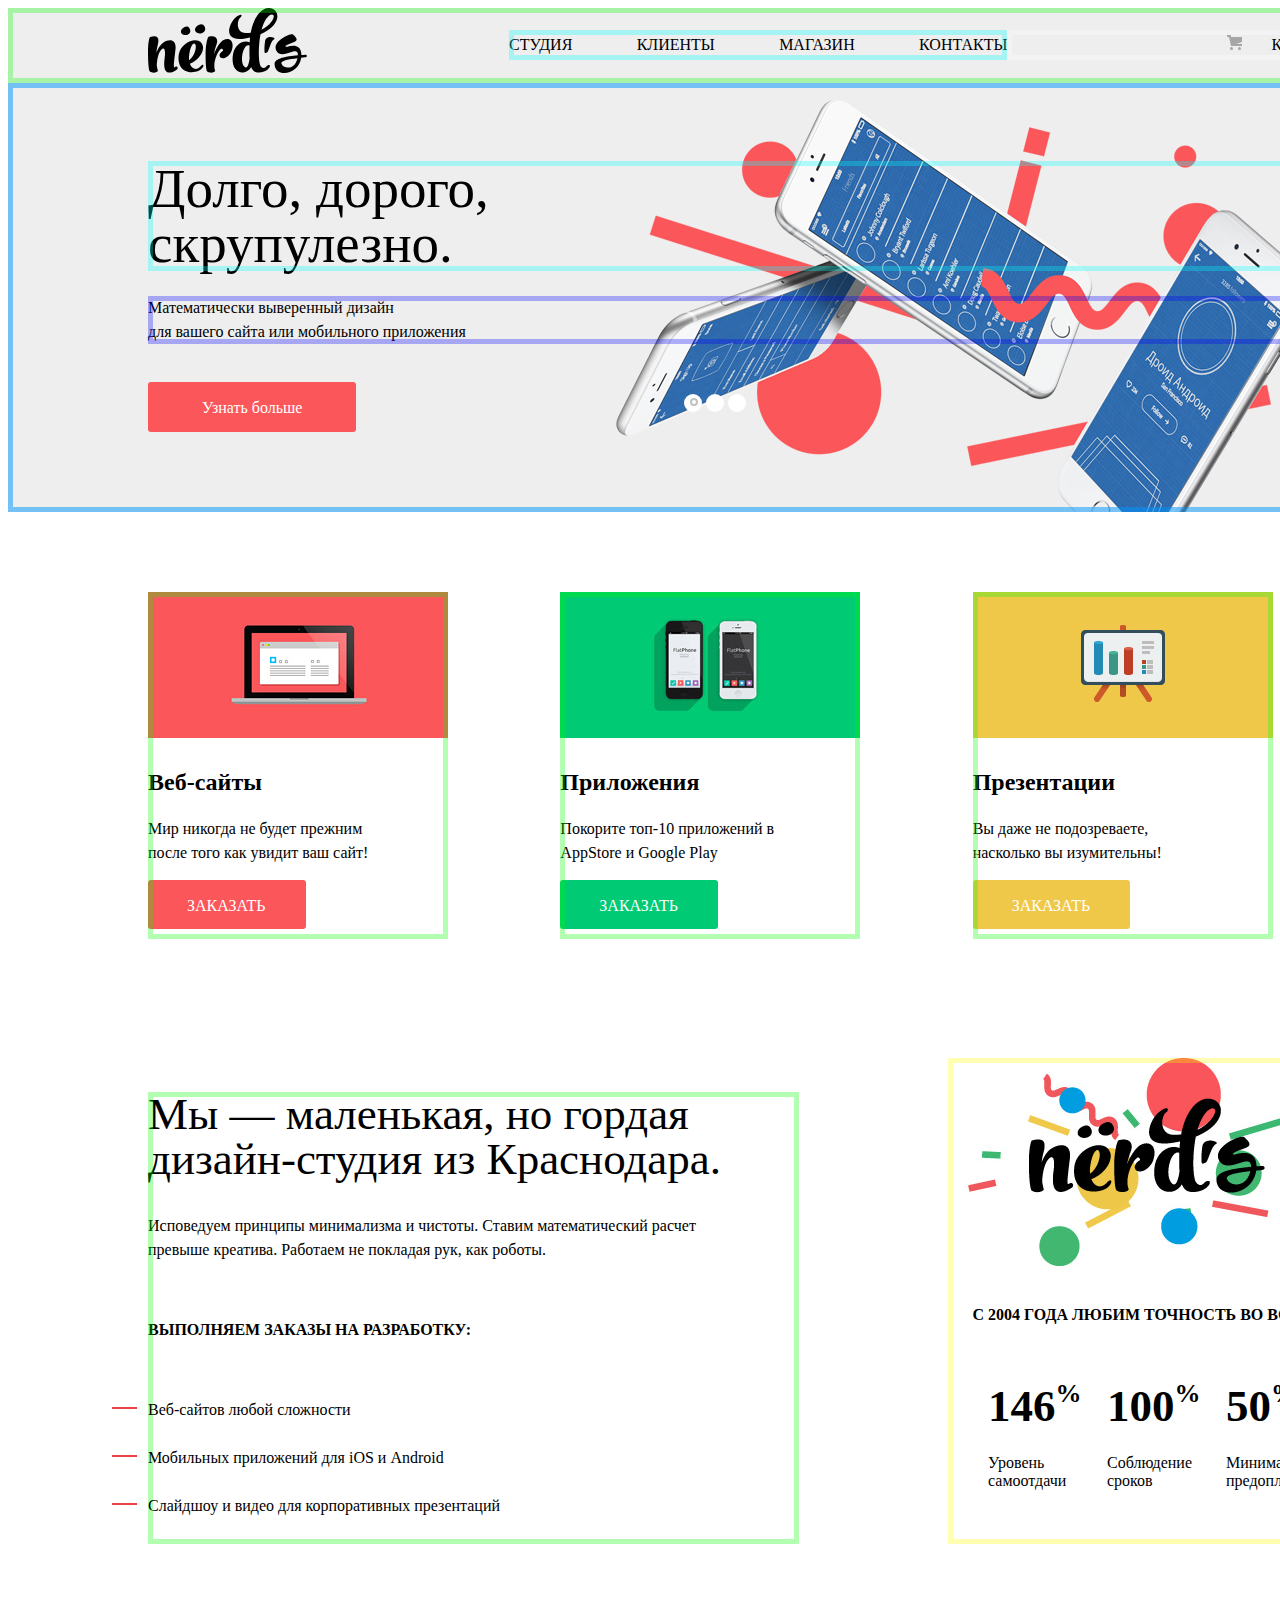
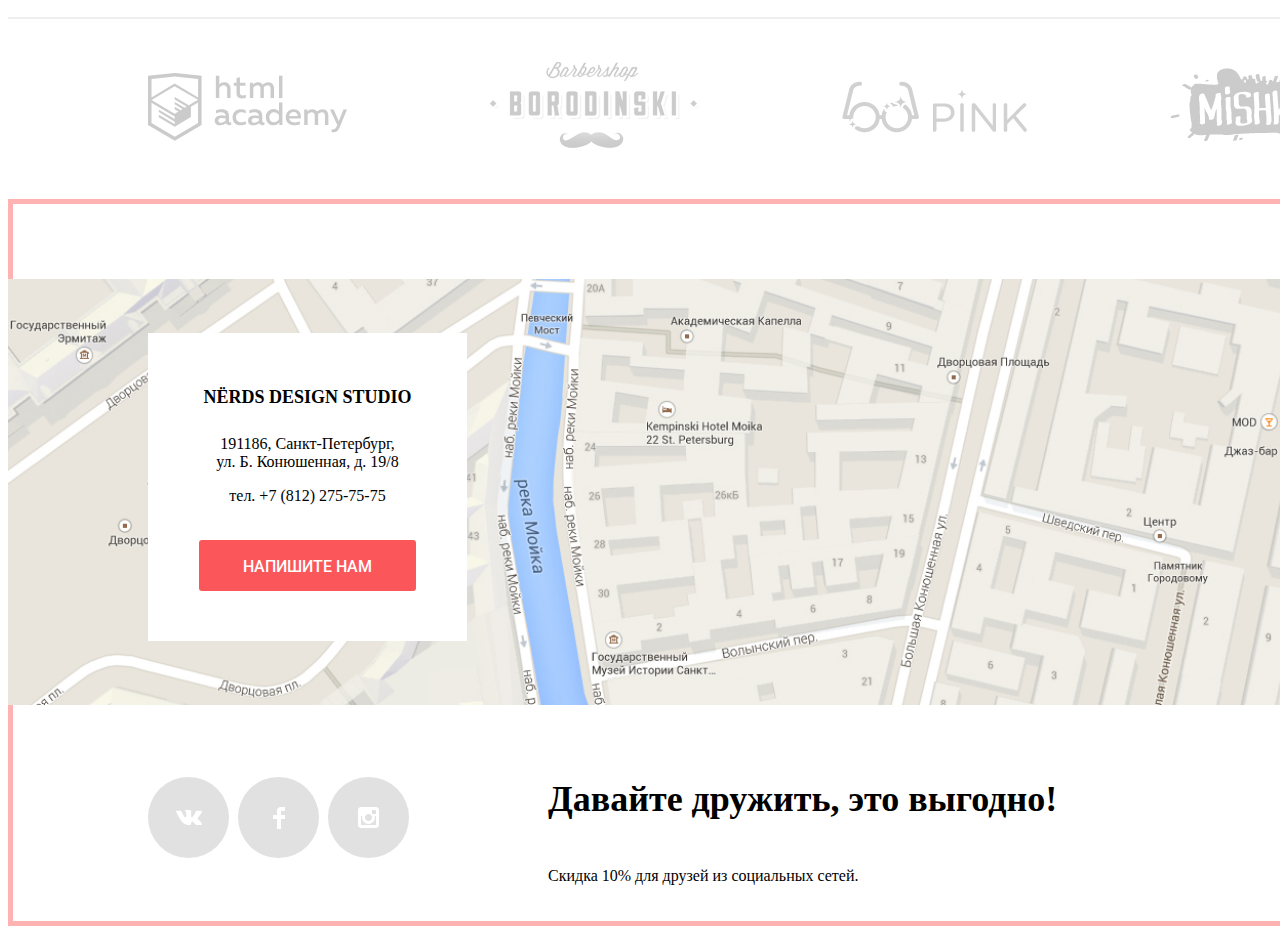
==== commit 3b008367: "1" ====
--- a/index.html
+++ b/index.html
@@ -9,8 +9,8 @@
   <body class="page-body">
     <header >
       <nav class="main-header">
-        <a class="logo">
-          <img src="img\svg-nerds\nerds-logo.svg" width="159" height="65" alt="Логотип компании НЕРДС">
+        <a class="logo" href="index.html">
+          <img src="img/svg-nerds/nerds-logo.svg"  width="159" height="65" alt="Логотип компании НЕРДС">
         </a>
         <ul class="site-navigation">
         <li><a href="blank.html">Студия</a></li>
@@ -19,7 +19,7 @@
         <li><a href="blank.html">Контакты</a></li>
           </ul>
         <a class="basket" href="blank.html">
-              <img src="img\svg-nerds\cart-icon.svg" width="15" height="11" alt="корзина">
+              <img src="img/svg-nerds/cart-icon.svg" width="15" height="11" alt="корзина">
               Корзина
         </a>
       </nav>
@@ -58,13 +58,13 @@
             <a class="first-button" href="blank.html">Заказать</a>
         </div>
         <div class="product2">
-        <img src="img\illustration-2.jpg" width="300" height="146" alt="Приложения">
+        <img src="img/illustration-2.jpg" width="300" height="146" alt="Приложения">
           <h2>Приложения</h2>
           <p>Покорите топ-10 приложений в<br>AppStore и Google Play</p>
           <a class="second-button" href="blank.html">Заказать</a>
         </div>
          <div class="product3">
-          <img src="img\illustration-3.jpg" width="300" height="146" alt="Презентации">
+          <img src="img/illustration-3.jpg" width="300" height="146" alt="Презентации">
             <h2>Презентации</h2>
             <p>Вы даже не подозреваете,<br>насколько вы изумительны!</p>
               <a class="third-button" href="blank.html">Заказать</a>
@@ -75,14 +75,14 @@
       <h3>Мы — маленькая, но гордая<br>дизайн-студия из Краснодара.<h3>
       <p>Исповедуем принципы минимализма и чистоты. Ставим математический расчет<br>превыше креатива. Работаем не покладая рук, как роботы.</p>
       <p class="paragraph"> Выполняем заказы на разработку:</p>
-    <ul>
+    <ul class="info-paragraph">
             <li>Веб-сайтов любой сложности</li>
             <li>Мобильных приложений для iOS и Android</li>
             <li>Слайдшоу и видео для корпоративных презентаций</li>
       </ul>
     </div>
     <section class="container">
-      <img src="img\nerds-illustration.png" width="360" height="208" alt="Логотип компании НЕРДС">
+      <img src="img/nerds-illustration.png" width="360" height="208" alt="Логотип компании НЕРДС">
       <h3>С 2004 года любим точность во всем:</h3>
       <ul class="points">
       <li> 146
@@ -101,22 +101,22 @@
     </section>
   </div>
     <div class="partners">
-      <a><img src="img\svg-nerds\html_logo.svg" width="199" height="68" alt="Логотип htmlacademy"></a>
-      <a><img src="img\svg-nerds\logo-2.svg" width="209" height="99" alt="Логотип Borodinski"></a>
-      <a><img src="img\svg-nerds\logo-3.svg" width="185" height="52" alt="Логотип Pink "></a>
-      <a><img src="img\svg-nerds\logo-4.svg" width="173" height="84" alt="Логотип Mishka"></a>
+      <a class="partners-logo" href="https://htmlacademy.ru/intensive/htmlcss"><img src="img\Group-5.svg"  width="199" height="68" alt="Логотип htmlacademy"></a>
+      <a class="partners-logo" href="blank.html"><img src="img\logo-2.svg" width="209" height="99" alt="Логотип Borodinski"></a>
+      <a class="partners-logo" href="blank.html"><img src="img\logo-3.svg" width="185" height="52" alt="Логотип Pink "></a>
+      <a class="partners-logo" href="blank.html"><img src="img\logo-4.svg" width="173" height="84" alt="Логотип Mishka"></a>
     </div>
 </main>
     <footer>
       <section class="contacts">
         <div class="map">
-          <img src="img\map.png" width="1440" height="416" alt="Санкт-Петербург, ул. Б. Конюшенная, д. 19/8">
+          <img src="img/map.png" width="1440" height="416" alt="Санкт-Петербург, ул. Б. Конюшенная, д. 19/8">
         </div>
       <div class="contacts-adress">
       <h4>NЁRDS DESIGN STUDIO</h4>
       <p>191186, Санкт-Петербург,<br> ул. Б. Конюшенная, д. 19/8</p>
       <p class="telephone">тел. +7 (812) 275-75-75</p>
-      <a class="letter-button">Напишите нам</a>
+      <a class="letter-button" href="">Напишите нам</a>
     </div>
     </section>
     <section class="letter letter-modal">
--- a/css/style.css
+++ b/css/style.css
@@ -64,18 +64,16 @@
 background-color: var(--basic-light-gray);
 }
 
-.main-header .logo {
-  display: block;
-outline: 5px solid rgba(255, 0, 255, 0.3);
-outline-offset: -5px;
+.logo,
+.logo:hover {
+display: block;
+opacity: 1;
 padding-left: 140px;
 padding-right: 202px;
-color: var(--basic-white)
-}
-
-.main-header .logo:hover {
-opacity: 0;
-background: url(../img/nerds-logo-focus.svg);
+}
+
+.logo:focus {
+opacity: 0.6;
 }
 
 .main-header .basket {
@@ -372,6 +370,19 @@
 padding: 0;
 margin: 0;
 }*/
+.info-paragraph li{
+position: relative;}
+
+.info-paragraph li::before {
+content: "";
+position: absolute;
+top: 40%;
+left: -36px;
+width: 25px;
+height: 2px;
+background-color: var(--basic-red);
+}
+
 
 .info-content {
 outline: 5px solid rgba(0, 255, 0, 0.3);
@@ -470,6 +481,7 @@
 }
 
 .partners {
+border-bottom: 2px solid var(--basic-light-grey);
   padding-left: 140px;
   padding-right: 142px;
 display: flex;
@@ -479,9 +491,18 @@
 min-height: 180px;
 }
 
-  .partners a {
+.partners-logo {
+  opacity: 0.2;
   display: block;
   }
+
+.partners-logo:hover {
+opacity: 1;
+}
+
+.partners-logo:focus {
+opacity: 0.1;
+}
 
 footer {
   outline: 5px solid rgba(255, 0, 0, 0.3);
@@ -685,14 +706,9 @@
 opacity: 0.3;
 }
 
-.modal-show {
-  display: block;
-  animation: bounce 0.6s;
-}
-
-.modal-error {
-  animation: shake 0.6s;
-}
+
+
+
 
 
 /* Animations */
@@ -732,6 +748,15 @@
   padding-bottom: 84px;
   }
 
+
+  .modal-error {
+    animation: shake 0.6s;
+  }
+  .modal-show {
+    display: block;
+    animation: bounce 0.6s;
+  }
+
 .letter h4 {
   font: inherit;
   font-style: normal;
@@ -916,8 +941,9 @@
   left: -30px;
   bottom: -7px;}
 
-  .filter-input-checkbox:checked{
+  .filter-input-checkbox:checked+label{
     background-image: url(../img/svg-nerds/checkbox-on.svg);
+    user-select: none;
     width: 23px;
     height: 23px;
     opacity: 0.4;
@@ -936,13 +962,17 @@
   }
 
   .filter-input-radio {
-background-image: url(../img/svg-nerds/radio-on.svg);
+background-image: url(../img/svg-nerds/radio-off.svg);
 width: 25px;
 height: 25px;
 opacity: 0.4;
 bottom: -7px;
 left: -31px;
 }
+
+.filter-input-radio:checked {
+  background-image: url(../img/svg-nerds/radio-on.svg);
+  }
 
 .filter-grid ul {
 padding-left: 0;
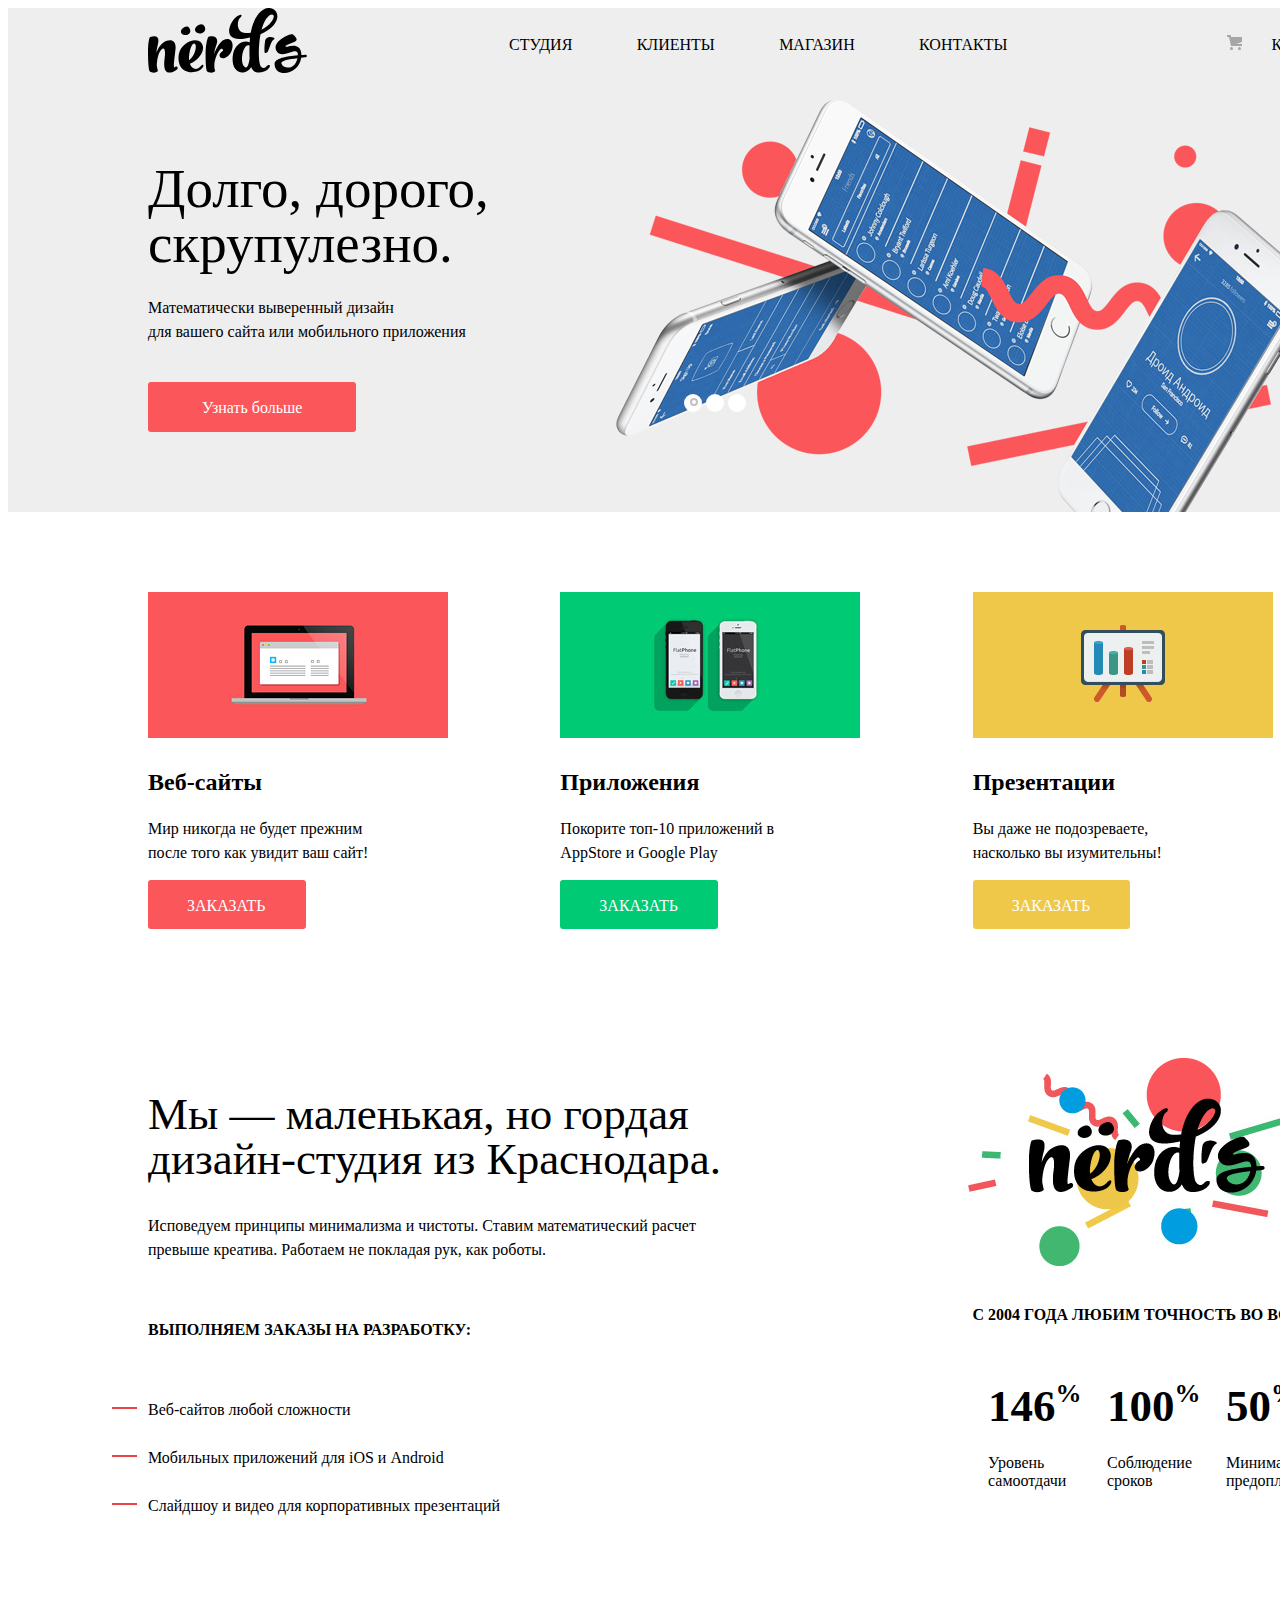
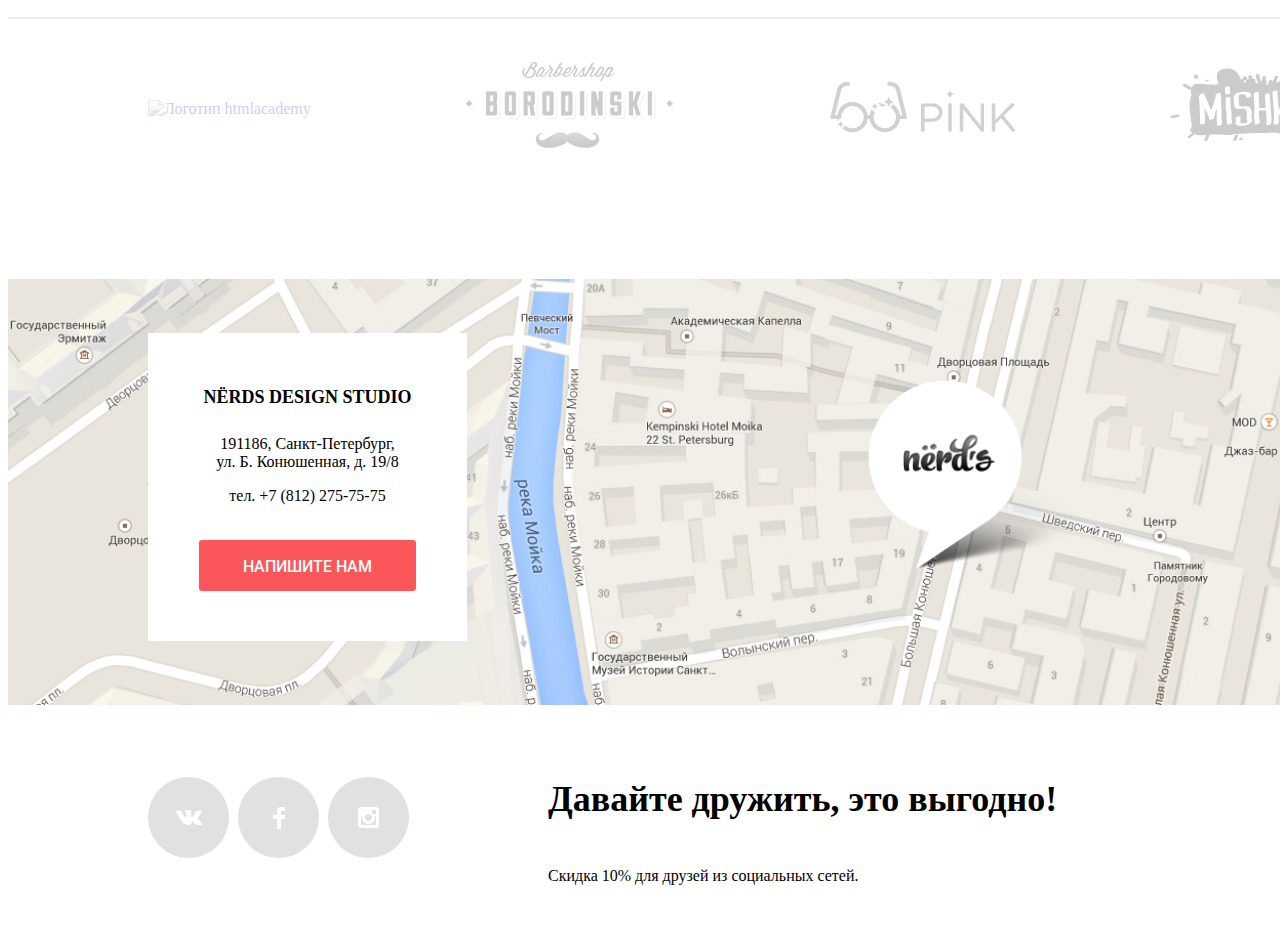
==== commit 5974a7eb: "nerds" ====
--- a/index.html
+++ b/index.html
@@ -5,12 +5,13 @@
     <title>Нёрдс</title>
 <link href="css/style.css" rel="stylesheet">
   <link rel="stylesheet" href="https://fonts.googleapis.com/css?family=Roboto:400,500,700">
+  <link rel="stylesheet" href="normalize.css">
   </head>
   <body class="page-body">
     <header >
       <nav class="main-header">
         <a class="logo" href="index.html">
-          <img src="img/svg-nerds/nerds-logo.svg"  width="159" height="65" alt="Логотип компании НЕРДС">
+          <img src="img/svg-nerds/nerdslogo.svg"  width="159" height="65" alt="Логотип компании НЕРДС">
         </a>
         <ul class="site-navigation">
         <li><a href="blank.html">Студия</a></li>
@@ -19,7 +20,7 @@
         <li><a href="blank.html">Контакты</a></li>
           </ul>
         <a class="basket" href="blank.html">
-              <img src="img/svg-nerds/cart-icon.svg" width="15" height="11" alt="корзина">
+              <img src="img/svg-nerds/carticon.svg" width="15" height="11" alt="корзина">
               Корзина
         </a>
       </nav>
@@ -52,19 +53,19 @@
     </section>
     <section class="products">
         <div class="product1">
-        <img src="img\illustration-1.jpg" width="300" height="146" alt="Веб-сайты">
+        <img src="img/illustration1.jpg" width="300" height="146" alt="Веб-сайты">
           <h2>Веб-сайты</h2>
           <p>Мир никогда не будет прежним<br>после того как увидит ваш сайт!</p>
             <a class="first-button" href="blank.html">Заказать</a>
         </div>
         <div class="product2">
-        <img src="img/illustration-2.jpg" width="300" height="146" alt="Приложения">
+        <img src="img/illustration2.jpg" width="300" height="146" alt="Приложения">
           <h2>Приложения</h2>
           <p>Покорите топ-10 приложений в<br>AppStore и Google Play</p>
           <a class="second-button" href="blank.html">Заказать</a>
         </div>
          <div class="product3">
-          <img src="img/illustration-3.jpg" width="300" height="146" alt="Презентации">
+          <img src="img/illustration3.jpg" width="300" height="146" alt="Презентации">
             <h2>Презентации</h2>
             <p>Вы даже не подозреваете,<br>насколько вы изумительны!</p>
               <a class="third-button" href="blank.html">Заказать</a>
@@ -72,7 +73,7 @@
     </section>
     <div class="information" >
     <div class="info-content">
-      <h3>Мы — маленькая, но гордая<br>дизайн-студия из Краснодара.<h3>
+      <h3>Мы — маленькая, но гордая<br>дизайн-студия из Краснодара.</h3>
       <p>Исповедуем принципы минимализма и чистоты. Ставим математический расчет<br>превыше креатива. Работаем не покладая рук, как роботы.</p>
       <p class="paragraph"> Выполняем заказы на разработку:</p>
     <ul class="info-paragraph">
@@ -82,7 +83,7 @@
       </ul>
     </div>
     <section class="container">
-      <img src="img/nerds-illustration.png" width="360" height="208" alt="Логотип компании НЕРДС">
+      <img src="img/nerdsillustration.png" width="360" height="208" alt="Логотип компании НЕРДС">
       <h3>С 2004 года любим точность во всем:</h3>
       <ul class="points">
       <li> 146
@@ -101,16 +102,17 @@
     </section>
   </div>
     <div class="partners">
-      <a class="partners-logo" href="https://htmlacademy.ru/intensive/htmlcss"><img src="img\Group-5.svg"  width="199" height="68" alt="Логотип htmlacademy"></a>
-      <a class="partners-logo" href="blank.html"><img src="img\logo-2.svg" width="209" height="99" alt="Логотип Borodinski"></a>
-      <a class="partners-logo" href="blank.html"><img src="img\logo-3.svg" width="185" height="52" alt="Логотип Pink "></a>
-      <a class="partners-logo" href="blank.html"><img src="img\logo-4.svg" width="173" height="84" alt="Логотип Mishka"></a>
+      <a class="partners-logo" href="https://htmlacademy.ru/intensive/htmlcss"><img src="img/group5.svg"  width="199" height="68" alt="Логотип htmlacademy"></a>
+      <a class="partners-logo" href="blank.html"><img src="img/logo2.svg" width="209" height="99" alt="Логотип Borodinski"></a>
+      <a class="partners-logo" href="blank.html"><img src="img/logo3.svg" width="185" height="52" alt="Логотип Pink "></a>
+      <a class="partners-logo" href="blank.html"><img src="img/logo4.svg" width="173" height="84" alt="Логотип Mishka"></a>
     </div>
 </main>
     <footer>
       <section class="contacts">
         <div class="map">
-          <img src="img/map.png" width="1440" height="416" alt="Санкт-Петербург, ул. Б. Конюшенная, д. 19/8">
+          <img class="map-img" src="img/map.png" width="1440" height="416" alt="Санкт-Петербург, ул. Б. Конюшенная, д. 19/8">
+            <img class="map-marker" src="img/mapmarker.png" width="230" height="190" alt="Nerds">
         </div>
       <div class="contacts-adress">
       <h4>NЁRDS DESIGN STUDIO</h4>
@@ -121,7 +123,7 @@
     </section>
     <section class="letter letter-modal">
         <h4>Напишите нам</h4>
-        <button class="modal-close" type="submit"  width="21" height="21"  aria-label="Закрыть"></button>
+        <button class="modal-close" type="submit"  aria-label="Закрыть"></button>
           <form  class="letter-form" action="http://echo.htmlacademy.ru" method="post">
             <div class="letter-part">
             <p>
@@ -143,7 +145,6 @@
             <button class="submit">Отправить</button>
           </form>
       </section>
-      <script src="js\letter.js"></script>
       <div class="social">
         <ul class="icon">
           <li>
@@ -166,5 +167,6 @@
       </div>
       </div>
     </footer>
+    <script src="js/letter.js"></script>
 </body>
 </html>
--- a/css/style.css
+++ b/css/style.css
@@ -59,8 +59,6 @@
 flex-direction: row;
 justify-content: space-between;
 align-items: center;
-outline: 5px solid rgba(0, 255, 0, 0.3);
-outline-offset: -5px;
 background-color: var(--basic-light-gray);
 }
 
@@ -77,8 +75,6 @@
 }
 
 .main-header .basket {
-outline: 5px solid rgba(255, 255, 255, 0.3);
-outline-offset: -5px;
 padding-right: 140px;
 padding-left: 245px;
 text-transform: uppercase;
@@ -91,8 +87,6 @@
 }
 
 .main-header .site-navigation {
-  outline: 5px solid rgba(0, 255, 255, 0.3);
-  outline-offset: -5px;
   padding: 0;
   display: flex;
   flex-wrap: nowrap;
@@ -136,8 +130,6 @@
 
 .slogan  {
 background-color: var(--basic-light-gray);
-  outline: 5px solid rgba(0, 255, 255, 0.3);
-  outline-offset: -5px;
 position: relative;
   margin-top: 0;
 
@@ -148,8 +140,6 @@
 .slogan-content3
  {
 
-  outline: 5px solid rgba(0, 0, 255, 0.3);
-  outline-offset: -5px;
   padding-left: 140px;
   padding-top: 78px;
   background-repeat: no-repeat;
@@ -159,21 +149,19 @@
 }
 
 .slogan-content1 {
-background-image: url(../img/nerds-index-slide1.png);
+background-image: url(../img/nerdsindexslide1.png);
 
 }
 
 .slogan-content2 {
-background-image: url(../img/nerds-index-slide3.png);
+background-image: url(../img/nerdsindexslide3.png);
 }
 
 .slogan-content3 {
-background-image: url(../img/Frame.png);
+background-image: url(../img/frame.png);
 }
 
 .part-of-content1 {
-  outline: 5px solid rgba(0, 255, 255, 0.3);
-  outline-offset: -5px;
 font-weight: 500;
 font-size: 55px;
 line-height: 55px;
@@ -184,8 +172,6 @@
 
 
 .part-of-content2 {
-  outline: 5px solid rgba(0, 0, 255, 0.3);
-  outline-offset: -5px;
 font-size: 16px;
 line-height: 24px;
 margin-bottom: 38px;
@@ -255,8 +241,6 @@
 padding-top: 80px;
 padding-left: 140px;
 padding-right: 200px;
-outline: 5px solid rgba(255, 255, 255, 0.3);
-outline-offset: -5px;
 display: grid;
 grid-template-columns: 1fr 1fr 1fr;
 column-gap: 100px;
@@ -298,8 +282,6 @@
 }
 
 .product1, .product2, .product3 {
-  outline: 5px solid rgba(0, 255, 0, 0.3);
-  outline-offset: -5px;
   height: 347px;
 width: 300px;
 }
@@ -385,8 +367,6 @@
 
 
 .info-content {
-outline: 5px solid rgba(0, 255, 0, 0.3);
-outline-offset: -5px;
 margin-left: 140px;
 margin-right: 149px;
 margin-top: 73px;
@@ -432,8 +412,6 @@
 
 
 .container {
-  outline: 5px solid rgba(255, 255, 0, 0.3);
-  outline-offset: -5px;
   margin-right: 140px;
   margin-top: 39px;
   display: flex;
@@ -505,8 +483,6 @@
 }
 
 footer {
-  outline: 5px solid rgba(255, 0, 0, 0.3);
-  outline-offset: -5px;
 }
 
 .social {
@@ -516,6 +492,16 @@
 min-height: 217px;
 margin-top: 0;
 padding-top: 0;}
+
+.map-img {
+width: 100%;
+}
+.map-marker{
+position: absolute;
+padding: 0;
+left: 860px;
+bottom: 140px;
+}
 
 .icon {
 display: grid;
@@ -661,7 +647,7 @@
   padding-top: 80px;
 border: none;
 margin-bottom: 0;
-width: 100%;
+
 }
 
 .telephone {
@@ -859,11 +845,13 @@
 
 .modal-close {
   position: absolute;
+ width:21px;
+  height:21px;
   top: 78px;
   left: 854px;
   width: 21px;
   height: 21px;
-  background-image: url(../img/svg-nerds/close-cross.svg);
+  background-image: url(../img/svg-nerds/closecross.svg);
   background-color: var(--basic-white);
   opacity: 0.3;
   border: 0;
@@ -933,7 +921,7 @@
 }
 
 .filter-input-checkbox {
-  background-image: url(../img/svg-nerds/checkbox-off.svg);
+  background-image: url(../img/svg-nerds/checkboxoff.svg);
   position: absolute;
   width: 23px;
   height: 23px;
@@ -941,8 +929,8 @@
   left: -30px;
   bottom: -7px;}
 
-  .filter-input-checkbox:checked+label{
-    background-image: url(../img/svg-nerds/checkbox-on.svg);
+  .filter-input-checkbox:checked{
+    background-image: url(../img/svg-nerds/checkboxon.svg);
     user-select: none;
     width: 23px;
     height: 23px;
@@ -958,11 +946,11 @@
     position: relative;
     display: block;
     cursor: pointer;
-    user-select: none;
+    width: 100%;
   }
 
   .filter-input-radio {
-background-image: url(../img/svg-nerds/radio-off.svg);
+background-image: url(../img/svg-nerds/radiooff.svg);
 width: 25px;
 height: 25px;
 opacity: 0.4;
@@ -971,7 +959,7 @@
 }
 
 .filter-input-radio:checked {
-  background-image: url(../img/svg-nerds/radio-on.svg);
+  /*background-image: url(../img/svg-nerds/radioon.svg);*/
   }
 
 .filter-grid ul {
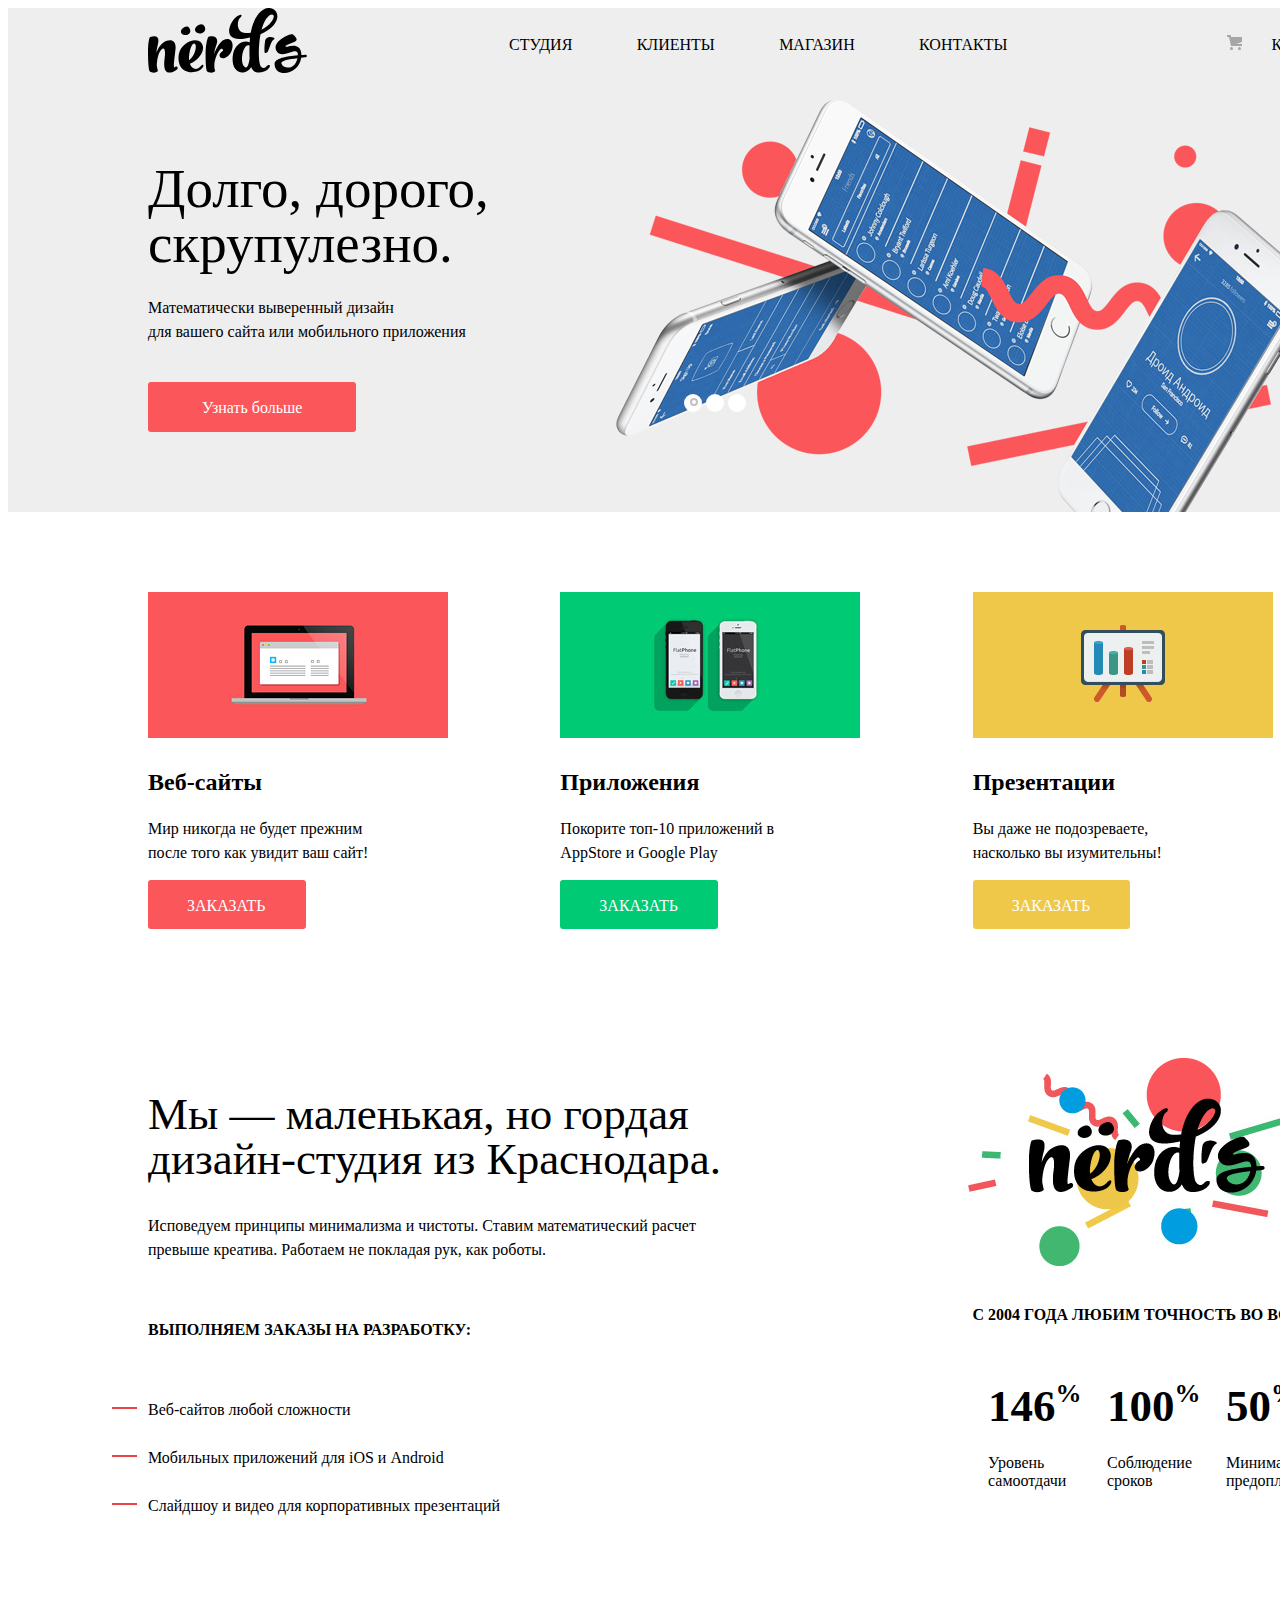
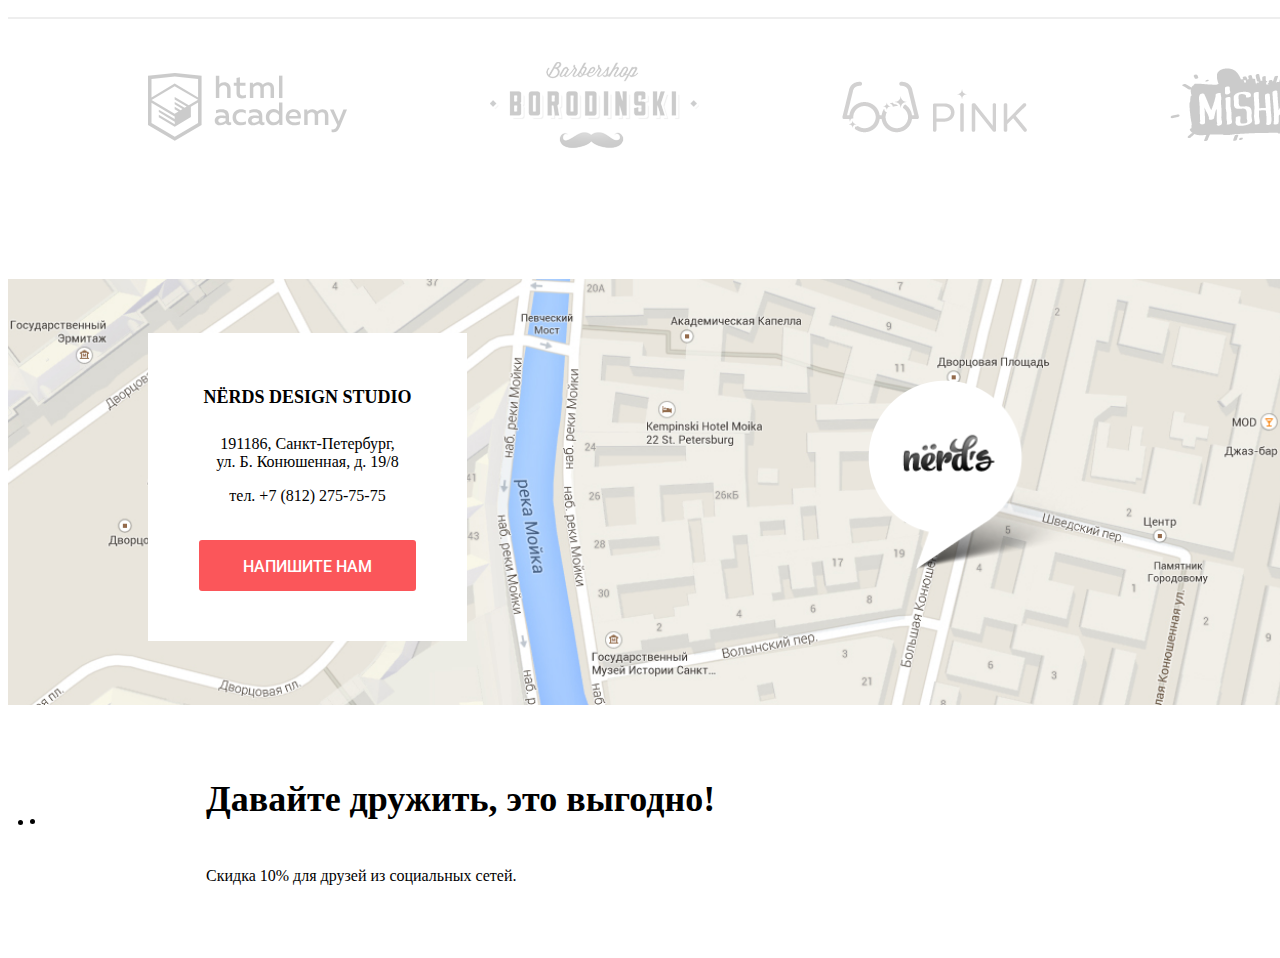
==== commit 9c0d8fa3: "1" ====
--- a/index.html
+++ b/index.html
@@ -121,6 +121,29 @@
       <a class="letter-button" href="">Напишите нам</a>
     </div>
     </section>
+
+      <div class="social">
+          <li>
+            <a href="#">
+            <span class="visually-hidden">Вконтакте</span>
+            <svg class="icob-vk" xmlns="http://www.w3.org/2000/svg" width="26" height="15" viewBox="0 0 26 15"><path fill="#FFF" d="M16.138 11.51c.956-.309 2.18 2.04 3.483 2.939.978.681 1.727.534 1.727.534l3.473-.05s1.815-.112.957-1.554c-.071-.12-.503-1.069-2.585-3.022-2.177-2.043-1.882-1.712.739-5.244 1.597-2.153 2.236-3.468 2.036-4.028-.192-.539-1.365-.399-1.365-.399L20.69.713c-.381.001-.704.119-.851.515-.003.004-.621 1.666-1.445 3.079-1.741 2.989-2.436 3.148-2.724 2.961-.661-.433-.494-1.737-.494-2.664 0-2.897.432-4.105-.846-4.417-.427-.104-.739-.172-1.828-.182-1.392-.021-2.574 0-3.244.329-.445.223-.786.712-.579.74.26.035.843.16 1.155.586.401.552.389 1.789.389 1.789s.229 3.411-.54 3.834c-.528.29-1.25-.302-2.803-3.016-.793-1.388-1.392-2.922-1.392-2.922s-.116-.285-.326-.441c-.25-.185-.6-.244-.6-.244L.848.684S.29.7.085.946c-.182.218-.015.668-.015.668s2.909 6.881 6.203 10.347c3.02 3.182 6.452 2.971 6.452 2.971h1.555s.469-.054.709-.312c.224-.24.214-.691.214-.691s-.031-2.109.935-2.419z"/></svg>
+          </a></li>
+          <li><a href="#">
+            <span class="visually-hidden">Фейсбук</span>
+            <svg class="icob-fb"  xmlns="http://www.w3.org/2000/svg" width="12" height="22" viewBox="0 0 12 22"><path fill="#FFF" d="M12 4V0H8a4 4 0 0 0-4 4v4H0v4h4v10h4V12h4V8H8V4h4z"/></svg>
+          </a></li>
+          <li><a href="#">
+            <span class="visually-hidden">Инстаграм</span>
+            <svg class="icob-insta"  xmlns="http://www.w3.org/2000/svg" width="21" height="21" viewBox="0 0 21 21"><path fill="#FFF" d="M18 0H3C1.35 0 0 1.35 0 3v15c0 1.65 1.35 3 3 3h15c1.65 0 3-1.35 3-3V3c0-1.65-1.35-3-3-3zm-7.5 7c1.93 0 3.5 1.57 3.5 3.5S12.43 14 10.5 14 7 12.43 7 10.5 8.57 7 10.5 7zM18 18H3V9h1.181A6.504 6.504 0 0 0 4 10.5a6.5 6.5 0 1 0 13 0 6.45 6.45 0 0 0-.181-1.5H18v9zm0-11h-4V3h4v4z"/></svg>
+          </a></li>
+        </ul>
+      <div class="social-item">
+        <h4>Давайте дружить, это выгодно! </h4>
+        <p>Скидка 10% для друзей из социальных сетей.</p>
+      </div>
+      </div>
+    </footer>
+
     <section class="letter letter-modal">
         <h4>Напишите нам</h4>
         <button class="modal-close" type="submit"  aria-label="Закрыть"></button>
@@ -145,28 +168,7 @@
             <button class="submit">Отправить</button>
           </form>
       </section>
-      <div class="social">
         <ul class="icon">
-          <li>
-            <a href="#">
-            <span class="visually-hidden">Вконтакте</span>
-            <svg class="icob-vk" xmlns="http://www.w3.org/2000/svg" width="26" height="15" viewBox="0 0 26 15"><path fill="#FFF" d="M16.138 11.51c.956-.309 2.18 2.04 3.483 2.939.978.681 1.727.534 1.727.534l3.473-.05s1.815-.112.957-1.554c-.071-.12-.503-1.069-2.585-3.022-2.177-2.043-1.882-1.712.739-5.244 1.597-2.153 2.236-3.468 2.036-4.028-.192-.539-1.365-.399-1.365-.399L20.69.713c-.381.001-.704.119-.851.515-.003.004-.621 1.666-1.445 3.079-1.741 2.989-2.436 3.148-2.724 2.961-.661-.433-.494-1.737-.494-2.664 0-2.897.432-4.105-.846-4.417-.427-.104-.739-.172-1.828-.182-1.392-.021-2.574 0-3.244.329-.445.223-.786.712-.579.74.26.035.843.16 1.155.586.401.552.389 1.789.389 1.789s.229 3.411-.54 3.834c-.528.29-1.25-.302-2.803-3.016-.793-1.388-1.392-2.922-1.392-2.922s-.116-.285-.326-.441c-.25-.185-.6-.244-.6-.244L.848.684S.29.7.085.946c-.182.218-.015.668-.015.668s2.909 6.881 6.203 10.347c3.02 3.182 6.452 2.971 6.452 2.971h1.555s.469-.054.709-.312c.224-.24.214-.691.214-.691s-.031-2.109.935-2.419z"/></svg>
-          </a></li>
-          <li><a href="#">
-            <span class="visually-hidden">Фейсбук</span>
-            <svg class="icob-fb"  xmlns="http://www.w3.org/2000/svg" width="12" height="22" viewBox="0 0 12 22"><path fill="#FFF" d="M12 4V0H8a4 4 0 0 0-4 4v4H0v4h4v10h4V12h4V8H8V4h4z"/></svg>
-          </a></li>
-          <li><a href="#">
-            <span class="visually-hidden">Инстаграм</span>
-            <svg class="icob-insta"  xmlns="http://www.w3.org/2000/svg" width="21" height="21" viewBox="0 0 21 21"><path fill="#FFF" d="M18 0H3C1.35 0 0 1.35 0 3v15c0 1.65 1.35 3 3 3h15c1.65 0 3-1.35 3-3V3c0-1.65-1.35-3-3-3zm-7.5 7c1.93 0 3.5 1.57 3.5 3.5S12.43 14 10.5 14 7 12.43 7 10.5 8.57 7 10.5 7zM18 18H3V9h1.181A6.504 6.504 0 0 0 4 10.5a6.5 6.5 0 1 0 13 0 6.45 6.45 0 0 0-.181-1.5H18v9zm0-11h-4V3h4v4z"/></svg>
-          </a></li>
-        </ul>
-      <div class="social-item">
-        <h4>Давайте дружить, это выгодно! </h4>
-        <p>Скидка 10% для друзей из социальных сетей.</p>
-      </div>
-      </div>
-    </footer>
     <script src="js/letter.js"></script>
 </body>
 </html>
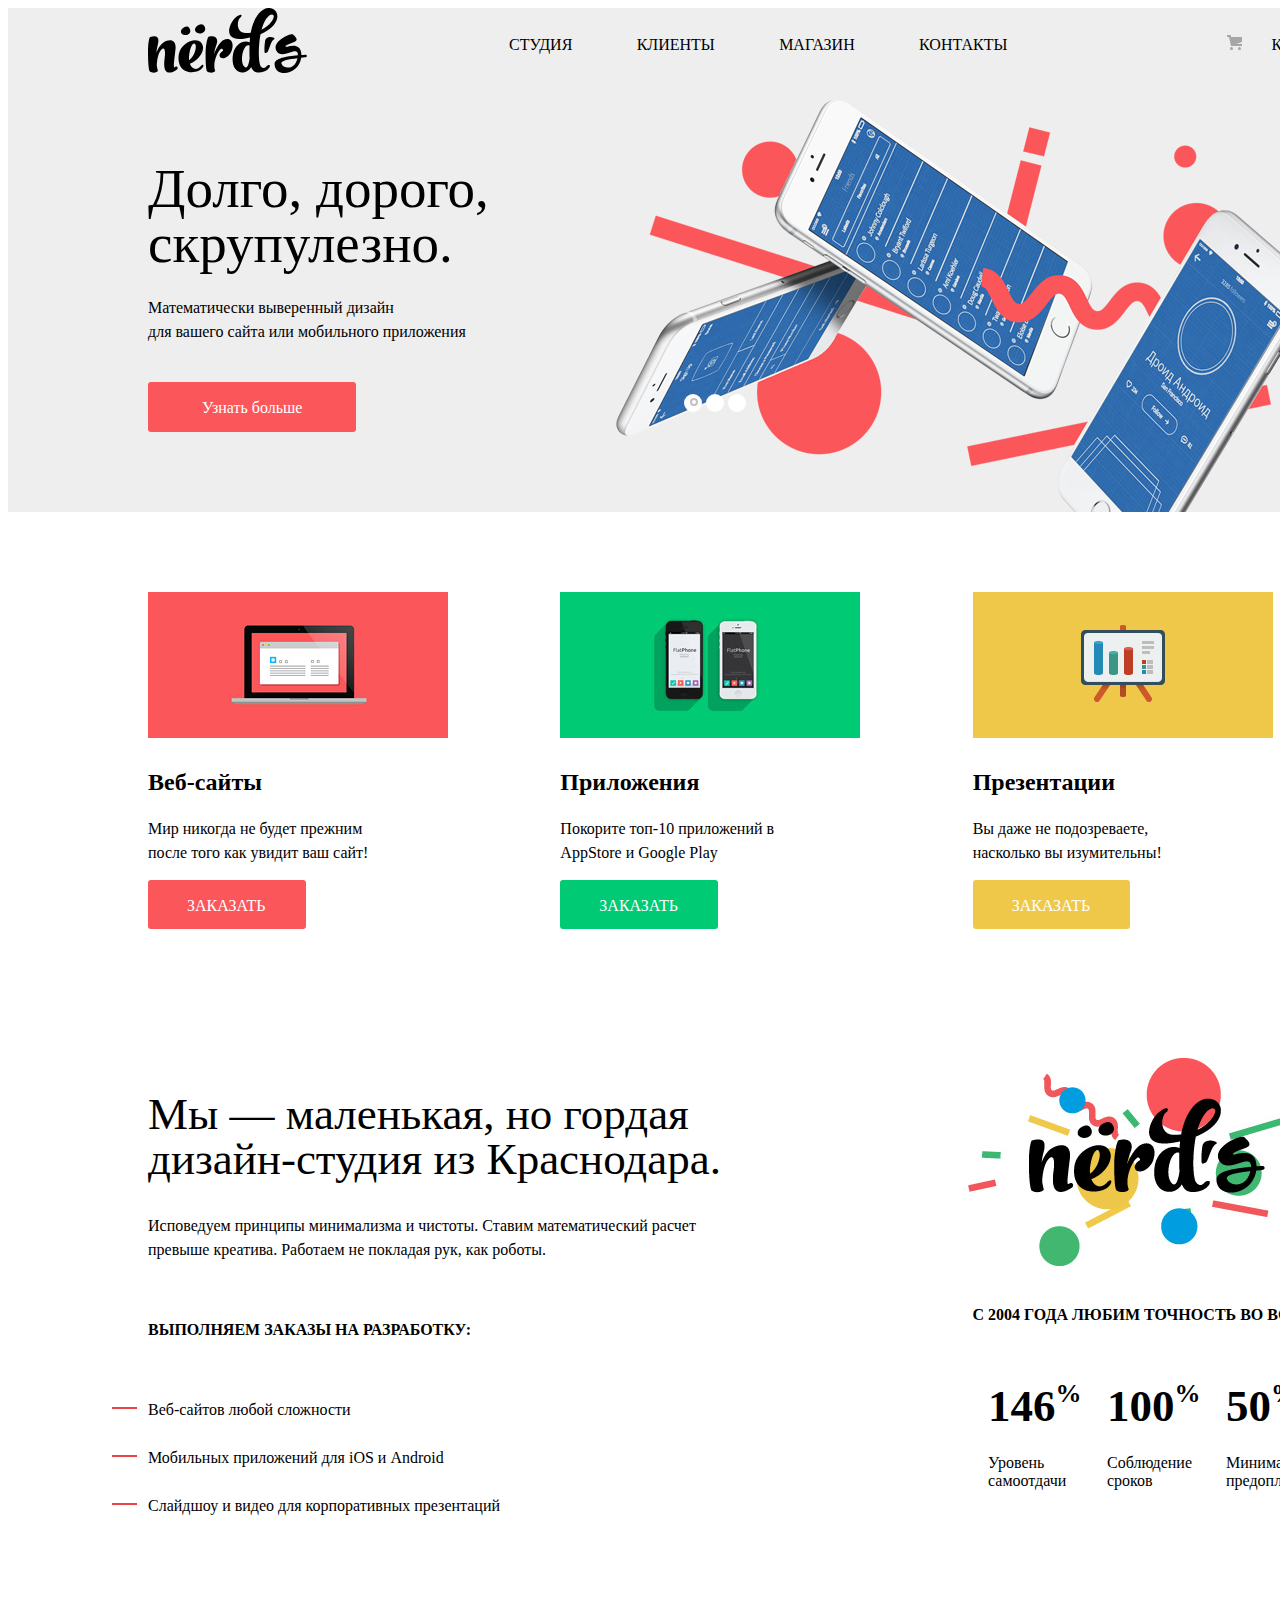
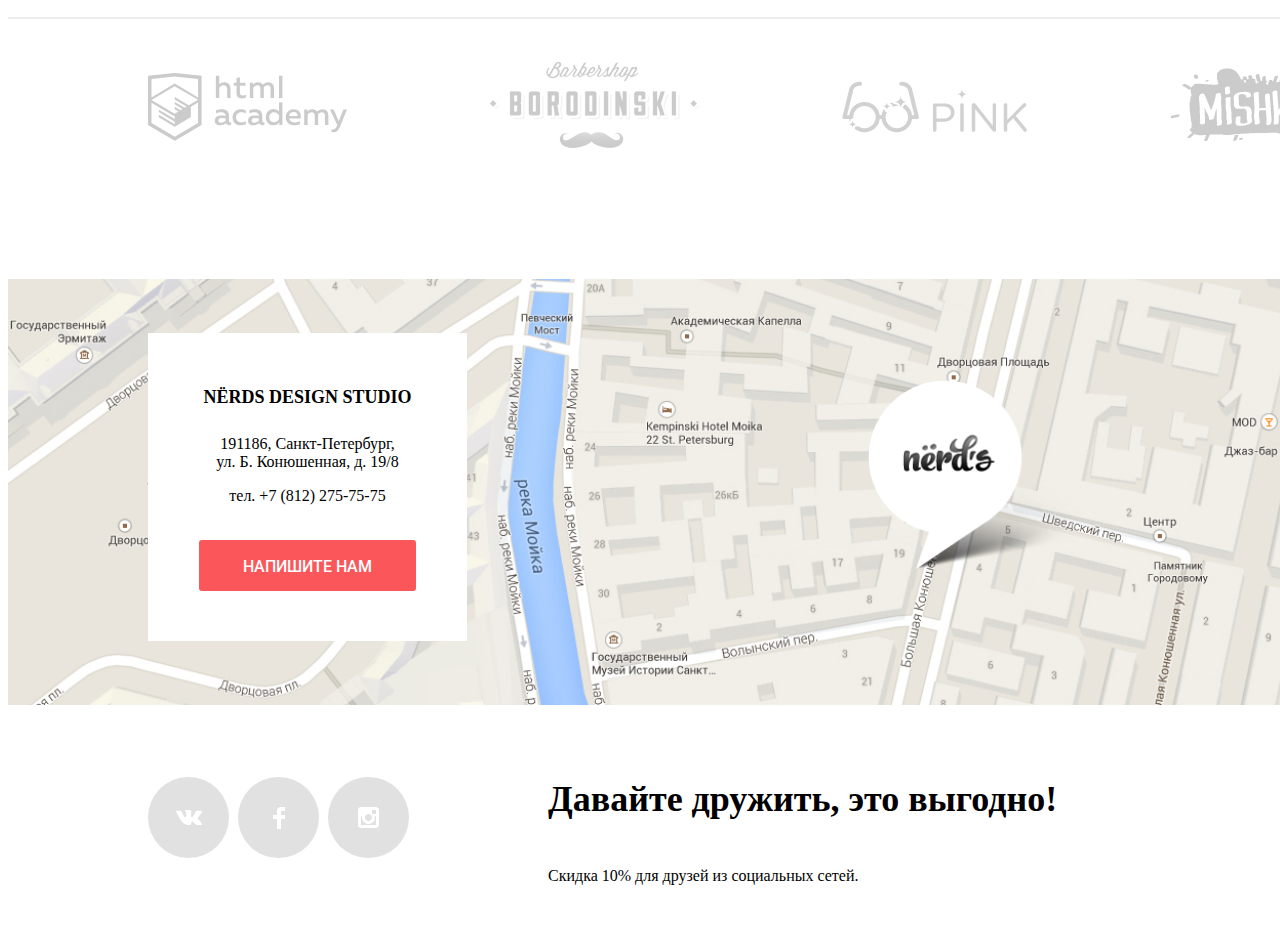
==== commit dbd590c2: "1" ====
--- a/index.html
+++ b/index.html
@@ -121,8 +121,8 @@
       <a class="letter-button" href="">Напишите нам</a>
     </div>
     </section>
-
       <div class="social">
+        <ul class="icon">
           <li>
             <a href="#">
             <span class="visually-hidden">Вконтакте</span>
@@ -143,7 +143,6 @@
       </div>
       </div>
     </footer>
-
     <section class="letter letter-modal">
         <h4>Напишите нам</h4>
         <button class="modal-close" type="submit"  aria-label="Закрыть"></button>
@@ -168,7 +167,6 @@
             <button class="submit">Отправить</button>
           </form>
       </section>
-        <ul class="icon">
     <script src="js/letter.js"></script>
 </body>
 </html>
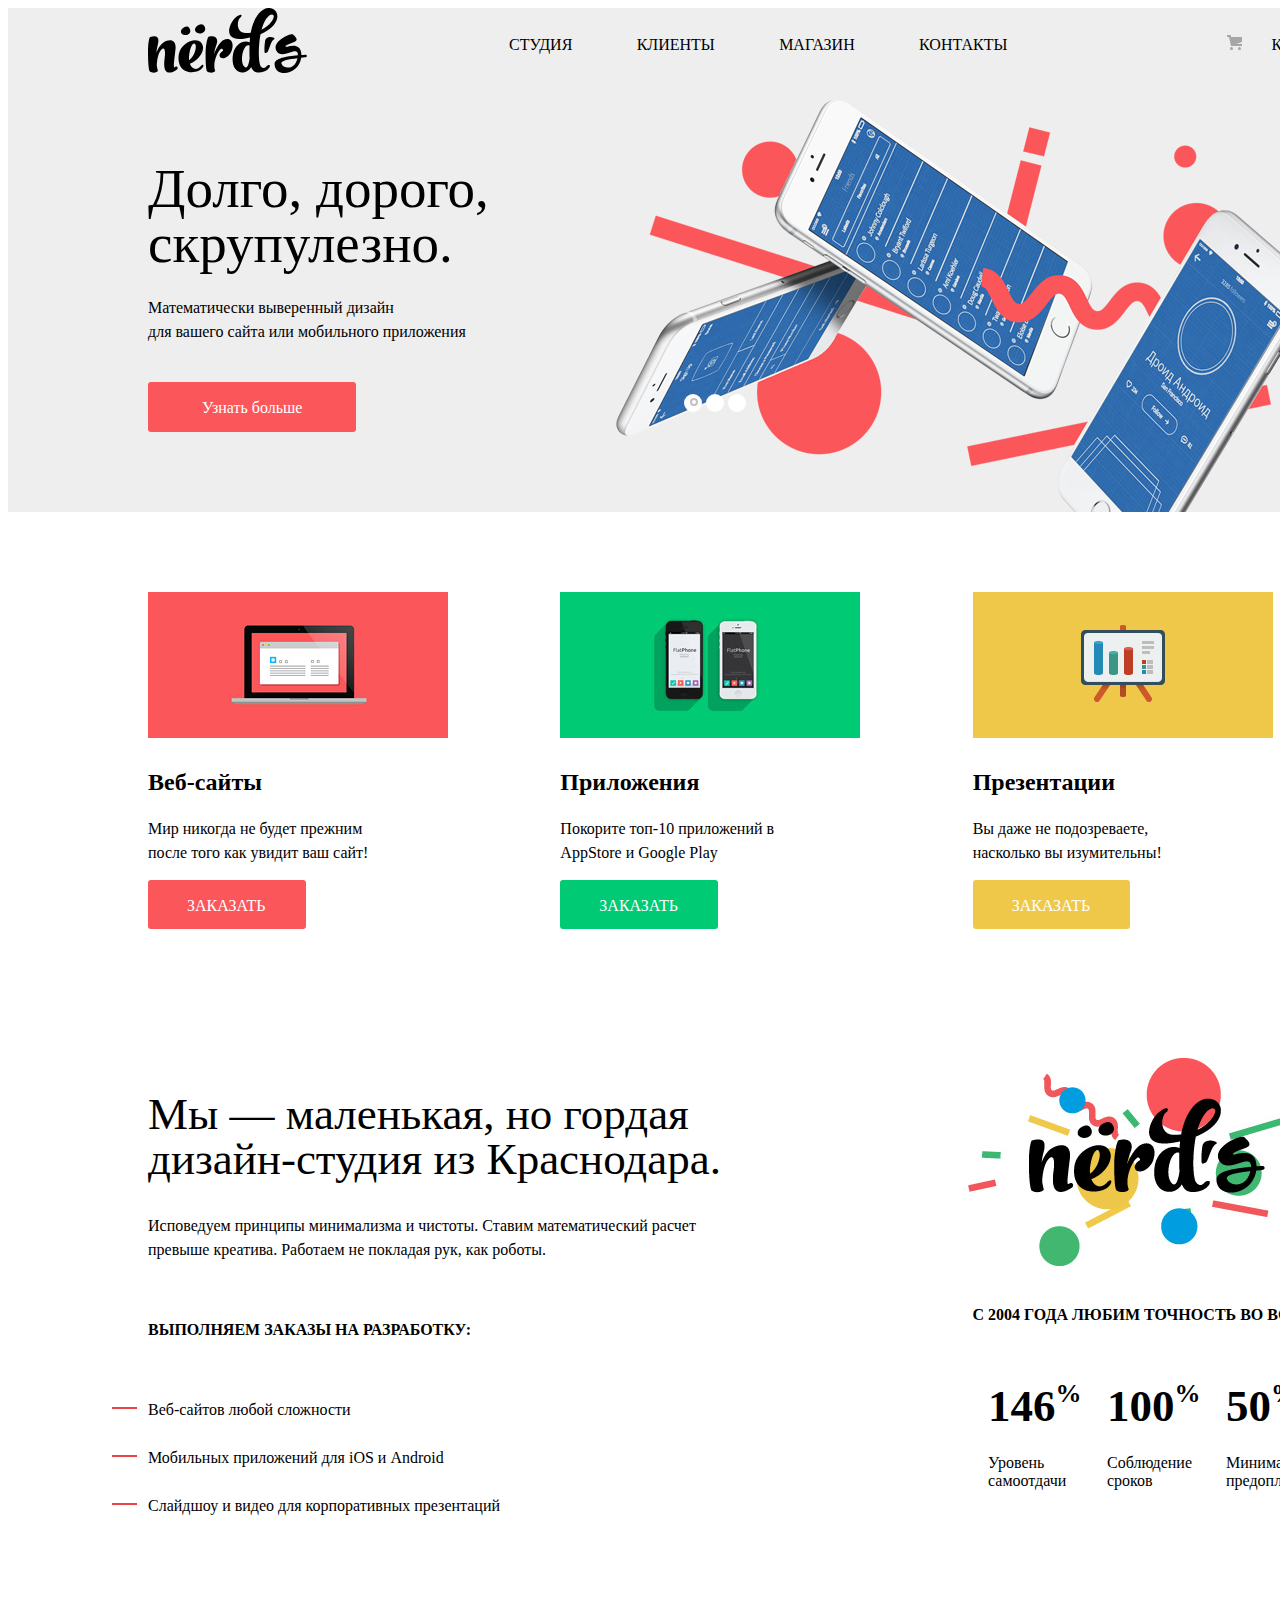
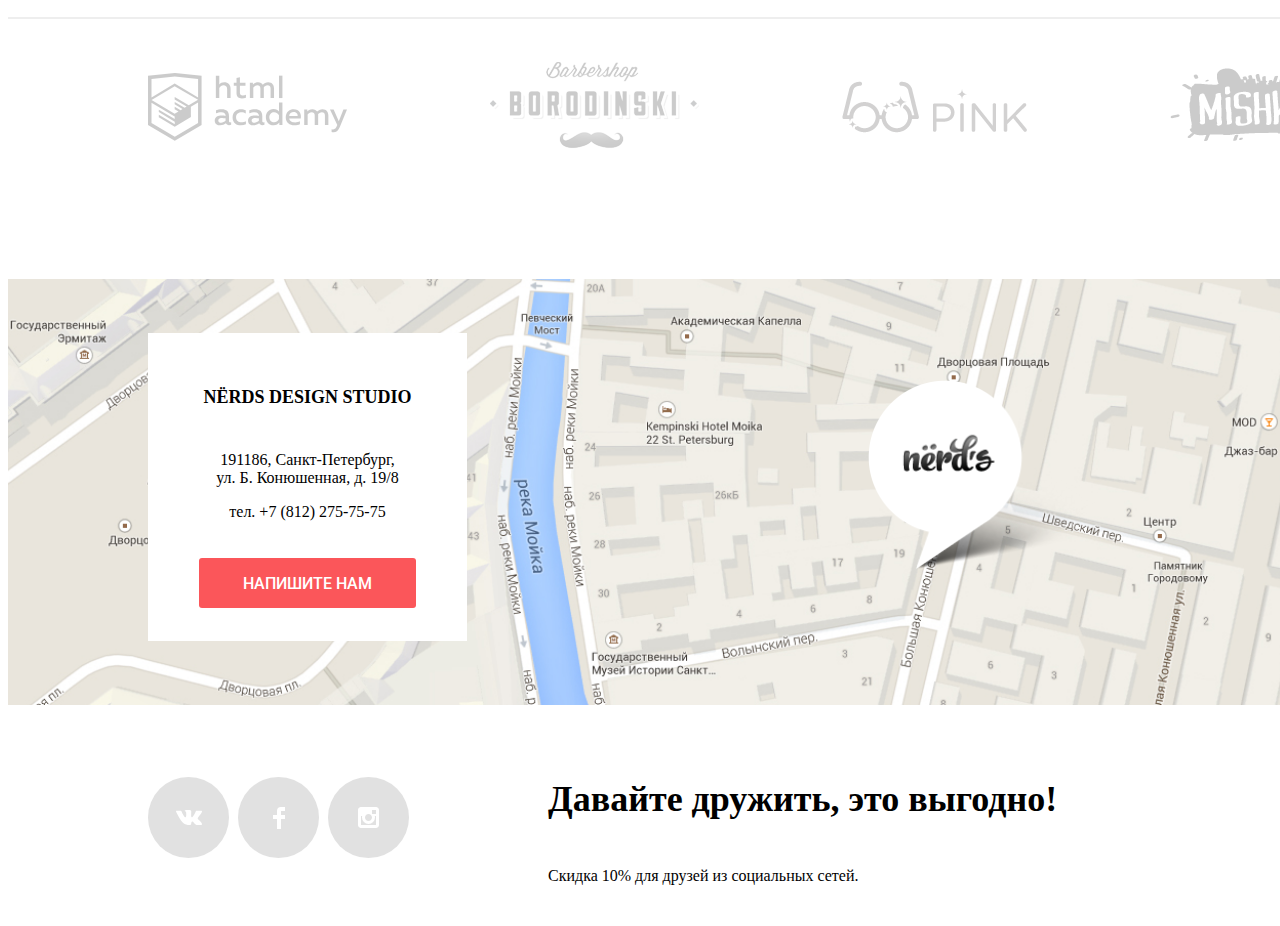
==== commit 6968158b: "1" ====
--- a/index.html
+++ b/index.html
@@ -3,9 +3,9 @@
   <head>
     <meta charset="utf-8">
     <title>Нёрдс</title>
+<link rel="stylesheet" href="normalize.css">
 <link href="css/style.css" rel="stylesheet">
-  <link rel="stylesheet" href="https://fonts.googleapis.com/css?family=Roboto:400,500,700">
-  <link rel="stylesheet" href="normalize.css">
+  <link href="https://fonts.googleapis.com/css?family=Roboto:300,400,500,700&amp;subset=cyrillic" rel="stylesheet">
   </head>
   <body class="page-body">
     <header >
@@ -117,7 +117,7 @@
       <div class="contacts-adress">
       <h4>NЁRDS DESIGN STUDIO</h4>
       <p>191186, Санкт-Петербург,<br> ул. Б. Конюшенная, д. 19/8</p>
-      <p class="telephone">тел. +7 (812) 275-75-75</p>
+        <a class="telephone" href="tel:+78122757575">тел. +7 (812) 275-75-75</a>
       <a class="letter-button" href="">Напишите нам</a>
     </div>
     </section>
@@ -164,7 +164,7 @@
             <input class="letter-icon-text" id="letter-text" type="text" name="text"
               placeholder="В свободной форме">
             </p>
-            <button class="submit">Отправить</button>
+            <button type="button" class="submit">Отправить</button>
           </form>
       </section>
     <script src="js/letter.js"></script>
--- a/css/style.css
+++ b/css/style.css
@@ -132,7 +132,6 @@
 background-color: var(--basic-light-gray);
 position: relative;
   margin-top: 0;
-
 }
 
 .slogan-content1,
@@ -653,18 +652,26 @@
 .telephone {
 padding-bottom: 37px;
 margin-right: 0;
+text-decoration: none;
+color: var(--basic-black);
+
+
 }
 .contacts-adress {
 min-height: 308px;
 width: 319px;
+display: flex;
+flex-direction: column;
 text-align: center;
+align-items: center;
 position: absolute;
 left: 140px;
 top: 134px;
 background-color: var(--basic-white);
 }
 
-.contacts a {
+.letter-button {
+  display: block;
 padding-top: 17px;
 padding-bottom: 15px;
 padding-left: 44px;
@@ -682,11 +689,11 @@
 }
 
 
-.contacts a:hover{
+.letter-button:hover{
 background-color:  var(--basic-red);
 }
 
-.contacts a:focus{
+.letter-button:focus{
 background-color:  var(--basic-dark-red);
 color: var(--basic-white);
 opacity: 0.3;
